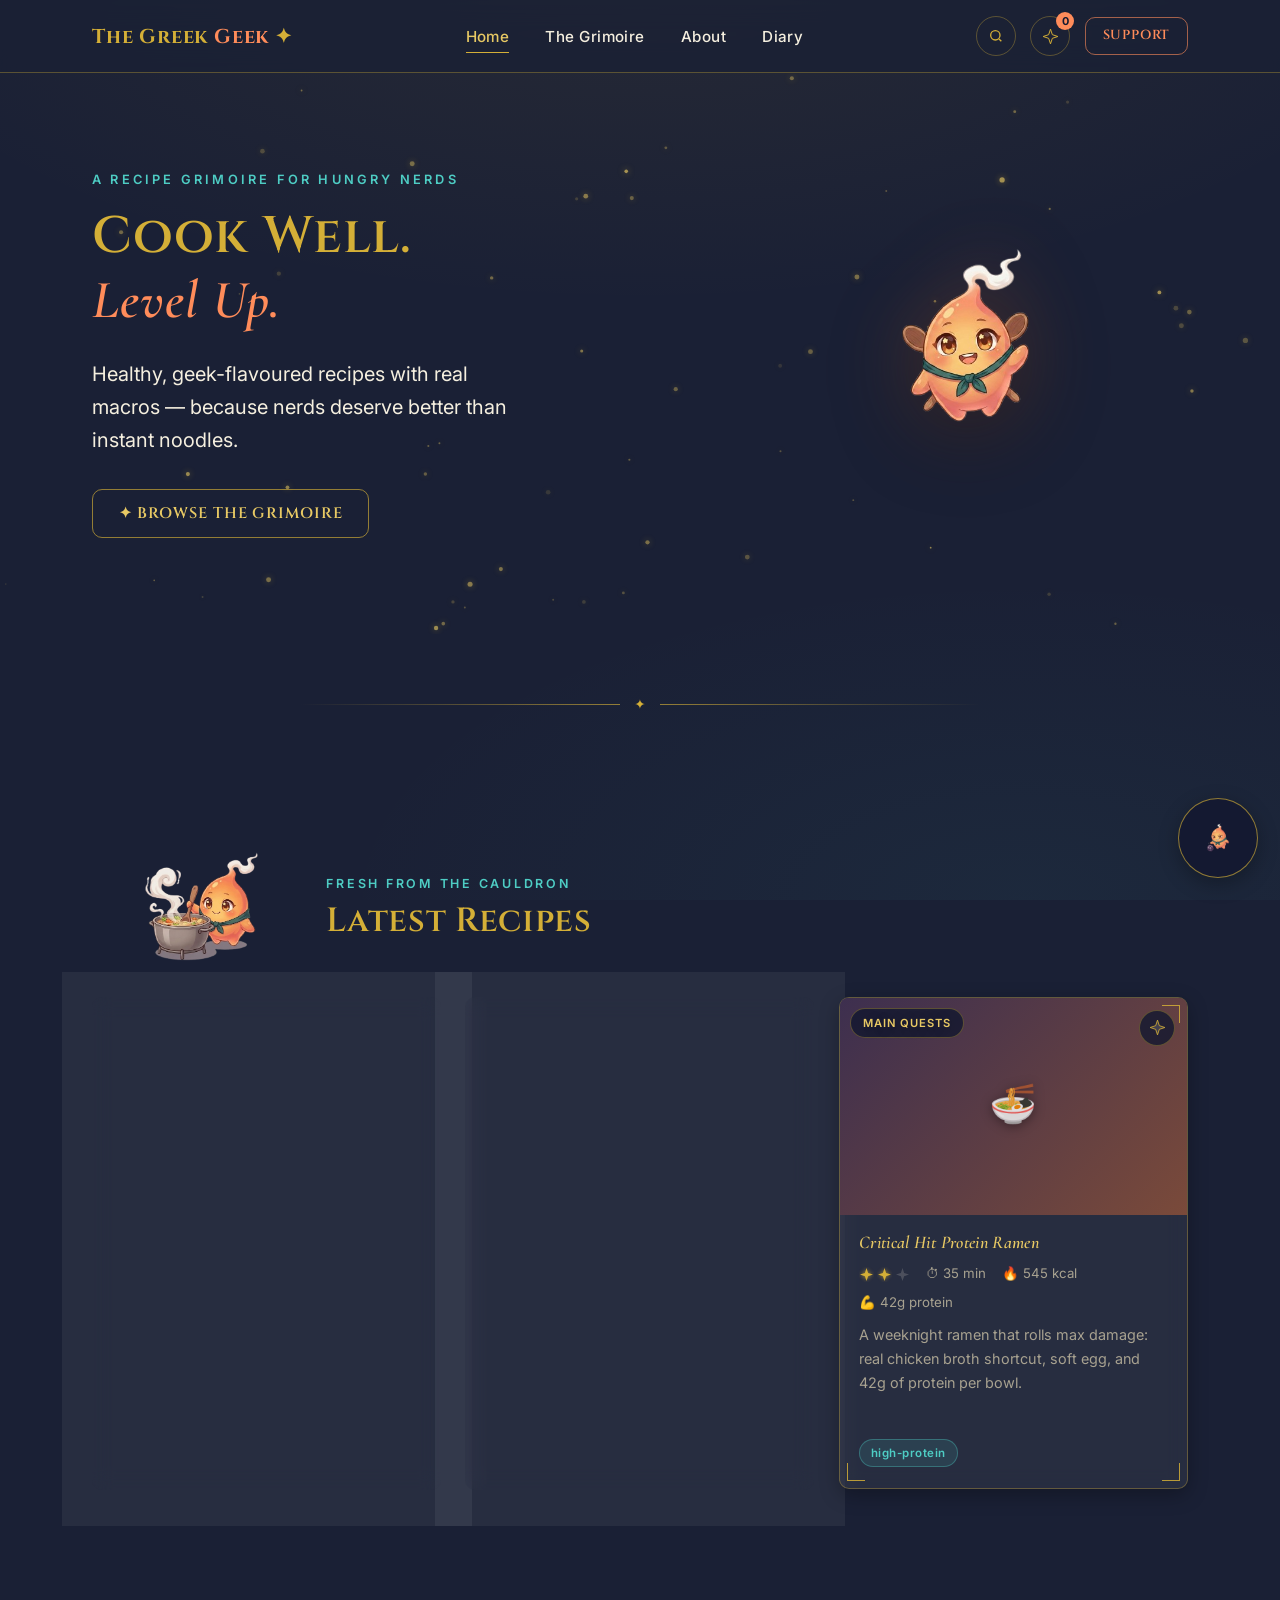
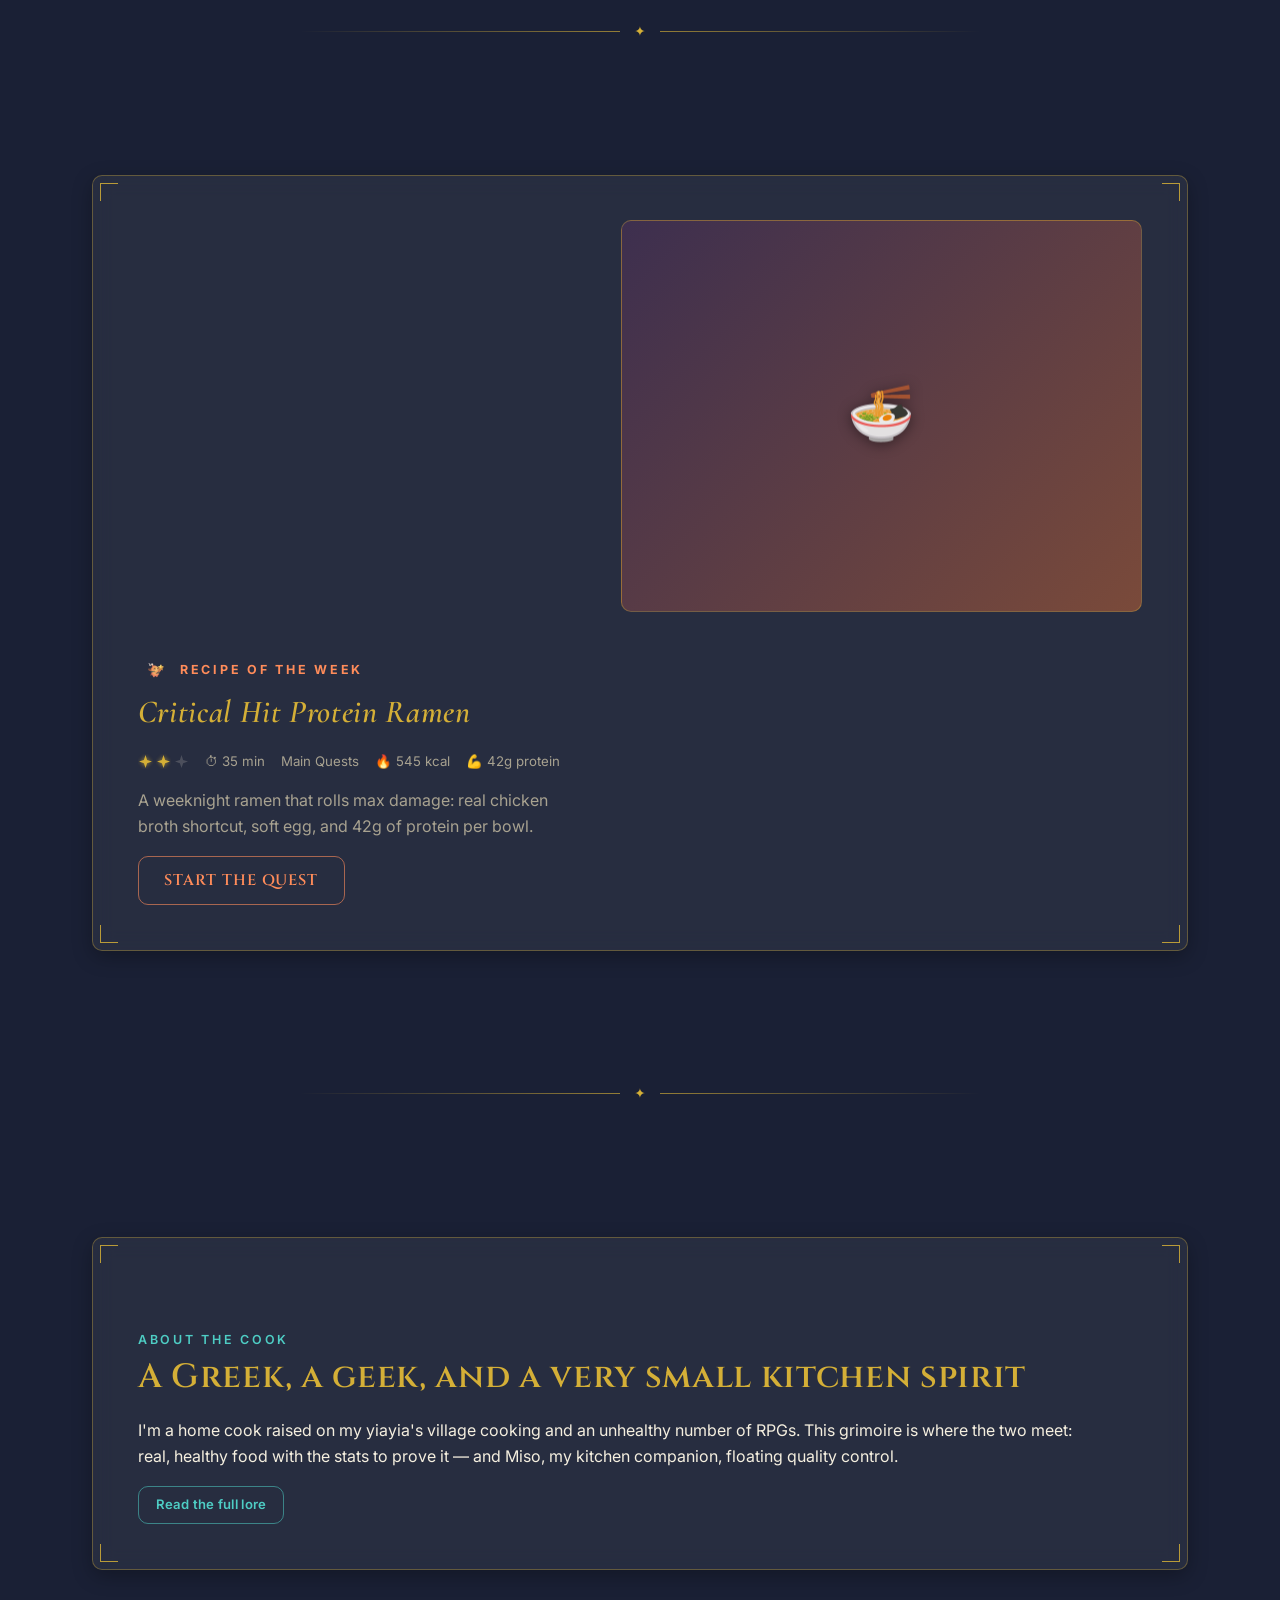
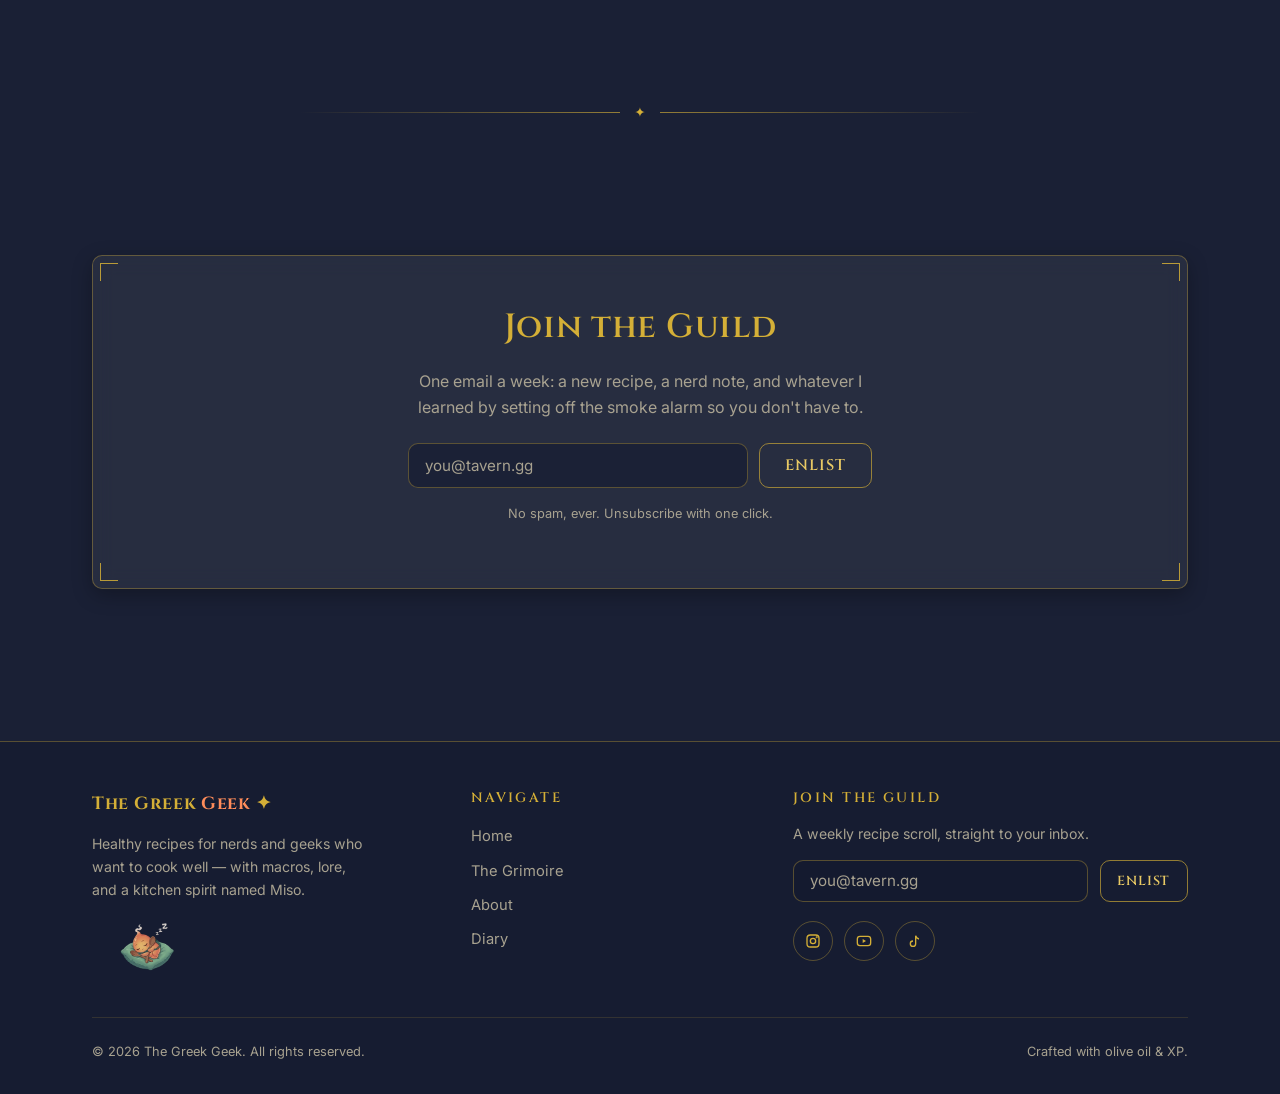
==== index.html @ eecc7735 "The Greek Geek — initial site Static recipe grimoire: home, grimoire (filter/search/sort), recipe de" ====
<!DOCTYPE html>
<html lang="en">
<head>
  <meta charset="UTF-8">
  <meta name="viewport" content="width=device-width, initial-scale=1.0">
  <title>The Greek Geek — A Recipe Grimoire for Hungry Nerds</title>
  <meta name="description" content="Healthy, geek-flavoured recipes with real macros. Cook well, level up.">
  <meta property="og:site_name" content="The Greek Geek">
  <meta property="og:type" content="website">
  <meta property="og:title" content="The Greek Geek — A Recipe Grimoire for Hungry Nerds">
  <meta property="og:description" content="Healthy, geek-flavoured recipes with real macros. Cook well, level up.">
  <meta property="og:image" content="assets/mascot/miso-hero.png">
  <meta name="twitter:card" content="summary_large_image">
  <meta name="theme-color" content="#1a2035">
  <link rel="icon" href="data:image/svg+xml,<svg xmlns='http://www.w3.org/2000/svg' viewBox='0 0 24 24'><path fill='%23d4af37' d='M12 1.6 L14.6 9.4 L22.4 12 L14.6 14.6 L12 22.4 L9.4 14.6 L1.6 12 L9.4 9.4 Z'/></svg>">
  <link rel="preconnect" href="https://fonts.googleapis.com">
  <link rel="preconnect" href="https://fonts.gstatic.com" crossorigin>
  <link href="https://fonts.googleapis.com/css2?family=Cinzel:wght@600;700&family=Cormorant+Garamond:ital,wght@1,500;1,600&family=Inter:wght@400;500;600&display=swap" rel="stylesheet">
  <link rel="stylesheet" href="css/style.css">
</head>
<body>
  <a class="skip-link" href="#main">Skip to content</a>

  <header class="site-header">
    <div class="container site-header__inner">
      <a class="logo" href="index.html">The Greek <span class="logo-mark">Geek</span> <span aria-hidden="true">✦</span></a>
      <button class="nav-toggle" aria-expanded="false" aria-controls="site-nav" aria-label="Toggle navigation">☰</button>
      <nav class="site-nav" id="site-nav" aria-label="Main navigation">
        <ul>
          <li><a href="index.html" aria-current="page">Home</a></li>
          <li><a href="recipes.html">The Grimoire</a></li>
          <li><a href="about.html">About</a></li>
          <li><a href="diary.html">Diary</a></li>
        </ul>
      </nav>
      <div class="header-actions">
        <a class="icon-btn" href="recipes.html?focus=search" aria-label="Search recipes">
          <svg width="16" height="16" viewBox="0 0 24 24" fill="none" stroke="currentColor" stroke-width="2" aria-hidden="true"><circle cx="11" cy="11" r="7"/><path d="m20 20-3.5-3.5"/></svg>
        </a>
        <a class="btn btn--ember btn--sm" href="#" aria-disabled="true">Support</a>
      </div>
    </div>
  </header>

  <main id="main">
    <!-- HERO -->
    <section class="hero">
      <div class="hero__particles" aria-hidden="true"><canvas></canvas></div>
      <div class="container hero__inner">
        <div>
          <p class="hero__eyebrow">A recipe grimoire for hungry nerds</p>
          <h1 class="hero__title">Cook Well.<br><em>Level Up.</em></h1>
          <p class="hero__mission">Healthy, geek-flavoured recipes with real macros — because nerds deserve better than instant noodles.</p>
          <a class="btn" href="recipes.html">✦ Browse the Grimoire</a>
        </div>
        <img class="hero__miso miso-float" src="assets/mascot/miso-hero.png" alt="Miso, a small cheerful kitchen spirit with a wooden spoon, waving hello" width="677" height="369">
      </div>
    </section>

    <div class="divider" aria-hidden="true"><span>✦</span></div>

    <!-- LATEST RECIPES -->
    <section class="section container" aria-labelledby="latest-heading">
      <div class="section-heading reveal">
        <img class="miso-accent miso-accent--lg miso-float" src="assets/mascot/miso-cooking.png" alt="" width="677" height="369">
        <div>
          <span class="kicker">Fresh from the cauldron</span>
          <h2 id="latest-heading">Latest Recipes</h2>
        </div>
      </div>
      <div class="card-grid" id="latest-grid"></div>
    </section>

    <div class="divider" aria-hidden="true"><span>✦</span></div>

    <!-- RECIPE OF THE WEEK -->
    <section class="section container" aria-labelledby="rotw-heading">
      <h2 id="rotw-heading" class="visually-hidden">Recipe of the Week</h2>
      <div class="feature-panel panel ornate reveal" id="rotw-panel">
        <span class="corners" aria-hidden="true"></span>
      </div>
    </section>

    <div class="divider" aria-hidden="true"><span>✦</span></div>

    <!-- ABOUT TEASER -->
    <section class="section container" aria-labelledby="about-heading">
      <div class="about-teaser panel ornate reveal">
        <span class="corners" aria-hidden="true"></span>
        <img class="about-teaser__miso miso-float" src="assets/mascot/miso-avatar.png" alt="Miso the kitchen spirit, smiling with starry eyes" width="432" height="578">
        <div>
          <span class="kicker" style="display:block;font-size:0.78rem;font-weight:600;letter-spacing:0.22em;text-transform:uppercase;color:var(--teal);margin-bottom:0.35rem;">About the cook</span>
          <h2 id="about-heading">A Greek, a geek, and a very small kitchen spirit</h2>
          <p>I'm a home cook raised on my yiayia's village cooking and an unhealthy number of RPGs. This grimoire is where the two meet: real, healthy food with the stats to prove it — and Miso, my kitchen companion, floating quality control.</p>
          <a class="btn btn--teal btn--sm" href="about.html">Read the full lore</a>
        </div>
      </div>
    </section>

    <div class="divider" aria-hidden="true"><span>✦</span></div>

    <!-- NEWSLETTER -->
    <section class="section container" aria-labelledby="newsletter-heading">
      <div class="newsletter panel ornate reveal">
        <span class="corners" aria-hidden="true"></span>
        <h2 id="newsletter-heading">Join the Guild</h2>
        <p class="lede" style="color:var(--text-muted);max-width:48ch;margin-inline:auto;">One email a week: a new recipe, a nerd note, and whatever I learned by setting off the smoke alarm so you don't have to.</p>
        <form data-newsletter>
          <label class="visually-hidden" for="newsletter-email">Email address</label>
          <input type="email" id="newsletter-email" name="email" placeholder="you@tavern.gg" required autocomplete="email">
          <button class="btn" type="submit">Enlist</button>
        </form>
        <div class="form-success" role="status" tabindex="-1">
          <img src="assets/mascot/miso-victory.png" alt="" width="677" height="369">
          <span>Quest accepted! Check your inbox to confirm.</span>
        </div>
        <p class="form-note">No spam, ever. Unsubscribe with one click.</p>
      </div>
    </section>
  </main>

  <footer class="site-footer">
    <div class="container">
      <div class="footer-grid">
        <div class="footer-brand">
          <a class="logo" href="index.html">The Greek <span class="logo-mark">Geek</span> <span aria-hidden="true">✦</span></a>
          <p>Healthy recipes for nerds and geeks who want to cook well — with macros, lore, and a kitchen spirit named Miso.</p>
          <img class="footer-miso" src="assets/mascot/miso-404.png" alt="Miso asleep on a cushion, hugging two wooden spoons" width="677" height="369">
        </div>
        <nav class="footer-links" aria-label="Footer navigation">
          <h4>Navigate</h4>
          <ul>
            <li><a href="index.html">Home</a></li>
            <li><a href="recipes.html">The Grimoire</a></li>
            <li><a href="about.html">About</a></li>
            <li><a href="diary.html">Diary</a></li>
          </ul>
        </nav>
        <div class="footer-newsletter">
          <h4>Join the Guild</h4>
          <p style="color:var(--text-muted);font-size:0.88rem;margin:0;">A weekly recipe scroll, straight to your inbox.</p>
          <form data-newsletter>
            <label class="visually-hidden" for="footer-email">Email address</label>
            <input type="email" id="footer-email" name="email" placeholder="you@tavern.gg" required autocomplete="email">
            <button class="btn btn--sm" type="submit">Enlist</button>
          </form>
          <div class="form-success" role="status" tabindex="-1">
            <img src="assets/mascot/miso-victory.png" alt="" width="677" height="369">
            <span>Quest accepted!</span>
          </div>
          <div class="social-row" aria-label="Social links (coming soon)">
            <a class="icon-btn" href="#" aria-label="Instagram (coming soon)"><svg width="16" height="16" viewBox="0 0 24 24" fill="none" stroke="currentColor" stroke-width="2" aria-hidden="true"><rect x="3" y="3" width="18" height="18" rx="5"/><circle cx="12" cy="12" r="4"/><circle cx="17.5" cy="6.5" r="0.5" fill="currentColor"/></svg></a>
            <a class="icon-btn" href="#" aria-label="YouTube (coming soon)"><svg width="16" height="16" viewBox="0 0 24 24" fill="none" stroke="currentColor" stroke-width="2" aria-hidden="true"><rect x="2" y="5" width="20" height="14" rx="4"/><path d="m10 9 5 3-5 3z" fill="currentColor" stroke="none"/></svg></a>
            <a class="icon-btn" href="#" aria-label="TikTok (coming soon)"><svg width="16" height="16" viewBox="0 0 24 24" fill="none" stroke="currentColor" stroke-width="2" aria-hidden="true"><path d="M9 12a4 4 0 1 0 4 4V4c.5 2.5 2.5 4.5 5 5"/></svg></a>
          </div>
        </div>
      </div>
      <div class="footer-bottom">
        <span>© <span data-year>2026</span> The Greek Geek. All rights reserved.</span>
        <span>Crafted with olive oil &amp; XP.</span>
      </div>
    </div>
  </footer>

  <script src="js/data/recipes.js"></script>
  <script src="js/favourites.js"></script>
  <script src="js/main.js"></script>
  <script src="js/home.js"></script>
</body>
</html>
---- css/style.css ----
/* ==========================================================================
   THE GREEK GEEK — design system
   "A recipe grimoire from a fantasy anime game."
   Genshin-grade UI polish × Ghibli kitchen warmth.
   ========================================================================== */

/* ---- Tokens ------------------------------------------------------------- */
:root {
  --bg: #1a2035;
  --bg-deep: #141930;
  --surface: rgba(255, 252, 245, 0.06);
  --surface-strong: rgba(255, 252, 245, 0.09);
  --border-gold: rgba(212, 175, 55, 0.35);
  --border-gold-strong: rgba(212, 175, 55, 0.65);
  --gold: #d4af37;
  --gold-bright: #e8c964;
  --ember: #ff8c5a;
  --ember-soft: rgba(255, 140, 90, 0.14);
  --teal: #4ecdc4;
  --teal-soft: rgba(78, 205, 196, 0.12);
  --text: #f5efdf;
  --text-muted: #a8a290;
  --parchment: #f7f2e4;
  --parchment-edge: #efe6cf;
  --ink: #2b2b35;
  --ink-soft: #55525e;

  --font-display: "Cinzel", "Times New Roman", serif;
  --font-body: "Inter", system-ui, -apple-system, sans-serif;
  --font-flourish: "Cormorant Garamond", Georgia, serif;

  --shadow-lift: 0 12px 32px rgba(0, 0, 0, 0.35), 0 0 24px rgba(212, 175, 55, 0.18);
  --shadow-card: 0 6px 20px rgba(0, 0, 0, 0.28);
  --ease-out: cubic-bezier(0.22, 0.61, 0.36, 1);
  --speed: 400ms;

  --max-width: 1160px;
  --radius: 10px;
  --header-h: 72px;
}

/* ---- Reset & base ------------------------------------------------------- */
*, *::before, *::after { box-sizing: border-box; }
html { scroll-behavior: smooth; }
body {
  margin: 0;
  font-family: var(--font-body);
  font-size: 1rem;
  line-height: 1.65;
  color: var(--text);
  background-color: var(--bg);
  background-image: radial-gradient(ellipse 120% 80% at 50% -10%, rgba(212, 175, 55, 0.08), transparent 55%),
                    radial-gradient(ellipse 90% 60% at 80% 100%, rgba(78, 205, 196, 0.05), transparent 60%);
  background-attachment: fixed;
  -webkit-font-smoothing: antialiased;
}
img { max-width: 100%; height: auto; display: block; }
a { color: var(--gold-bright); }
button { font-family: inherit; }

h1, h2, h3, h4 {
  font-family: var(--font-display);
  font-weight: 600;
  color: var(--gold);
  line-height: 1.2;
  margin: 0 0 0.6em;
  letter-spacing: 0.02em;
}
h1 { font-size: clamp(2rem, 5vw, 3.2rem); }
h2 { font-size: clamp(1.5rem, 3.5vw, 2.1rem); }
h3 { font-size: clamp(1.15rem, 2.5vw, 1.4rem); }
p { margin: 0 0 1em; }

.flourish { font-family: var(--font-flourish); font-style: italic; }

:focus-visible {
  outline: 2px solid var(--gold-bright);
  outline-offset: 3px;
  border-radius: 4px;
}
.parchment-panel :focus-visible { outline-color: #8a6d1d; }

.skip-link {
  position: absolute;
  left: -9999px;
  top: 0;
  z-index: 200;
  background: var(--bg-deep);
  color: var(--gold-bright);
  padding: 0.75rem 1.25rem;
  border: 1px solid var(--border-gold-strong);
  border-radius: var(--radius);
}
.skip-link:focus { left: 1rem; top: 1rem; }

.container {
  max-width: var(--max-width);
  margin-inline: auto;
  padding-inline: clamp(1rem, 4vw, 2rem);
}

.visually-hidden {
  position: absolute !important;
  width: 1px; height: 1px;
  overflow: hidden;
  clip: rect(0 0 0 0);
  white-space: nowrap;
}

/* ---- Header ------------------------------------------------------------- */
.site-header {
  position: sticky;
  top: 0;
  z-index: 100;
  background: rgba(26, 32, 53, 0.75);
  -webkit-backdrop-filter: blur(14px);
  backdrop-filter: blur(14px);
  border-bottom: 1px solid var(--border-gold);
}
.site-header__inner {
  display: flex;
  align-items: center;
  gap: 1.5rem;
  min-height: var(--header-h);
}
.logo {
  font-family: var(--font-display);
  font-weight: 700;
  font-size: 1.25rem;
  color: var(--gold);
  text-decoration: none;
  letter-spacing: 0.04em;
  white-space: nowrap;
}
.logo .logo-mark { color: var(--ember); }

.site-nav { margin-inline: auto; }
.site-nav ul {
  display: flex;
  gap: clamp(1rem, 3vw, 2.25rem);
  list-style: none;
  margin: 0;
  padding: 0;
}
.site-nav a {
  color: var(--text);
  text-decoration: none;
  font-size: 0.95rem;
  font-weight: 500;
  letter-spacing: 0.03em;
  padding: 0.35rem 0;
  position: relative;
  transition: color 250ms var(--ease-out);
}
.site-nav a::after {
  content: "";
  position: absolute;
  left: 0; right: 100%;
  bottom: -2px;
  height: 1px;
  background: var(--gold);
  transition: right 300ms var(--ease-out);
}
.site-nav a:hover, .site-nav a[aria-current="page"] { color: var(--gold-bright); }
.site-nav a:hover::after, .site-nav a[aria-current="page"]::after { right: 0; }

.header-actions { display: flex; align-items: center; gap: 0.9rem; }
.icon-btn {
  display: inline-flex;
  align-items: center;
  justify-content: center;
  width: 40px; height: 40px;
  border-radius: 50%;
  border: 1px solid var(--border-gold);
  background: transparent;
  color: var(--gold);
  cursor: pointer;
  transition: box-shadow 300ms var(--ease-out), border-color 300ms var(--ease-out);
}
.icon-btn:hover {
  border-color: var(--border-gold-strong);
  box-shadow: 0 0 14px rgba(212, 175, 55, 0.35);
}

/* Mobile nav toggle */
.nav-toggle {
  display: none;
  background: none;
  border: 1px solid var(--border-gold);
  border-radius: 8px;
  color: var(--gold);
  width: 42px; height: 40px;
  cursor: pointer;
  font-size: 1.2rem;
}

/* ---- Buttons ------------------------------------------------------------ */
.btn {
  display: inline-flex;
  align-items: center;
  justify-content: center;
  gap: 0.5rem;
  padding: 0.7rem 1.6rem;
  font-family: var(--font-display);
  font-size: 0.95rem;
  font-weight: 600;
  letter-spacing: 0.06em;
  text-decoration: none;
  text-transform: uppercase;
  color: var(--gold-bright);
  background: transparent;
  border: 1px solid var(--border-gold-strong);
  border-radius: var(--radius);
  cursor: pointer;
  position: relative;
  overflow: hidden;
  transition: box-shadow 350ms var(--ease-out), color 350ms var(--ease-out), background 350ms var(--ease-out);
}
.btn::before {
  /* shine sweep */
  content: "";
  position: absolute;
  top: 0; bottom: 0;
  left: -80%;
  width: 50%;
  background: linear-gradient(105deg, transparent, rgba(255, 252, 235, 0.28), transparent);
  transform: skewX(-20deg);
  transition: left 480ms var(--ease-out);
  pointer-events: none;
}
.btn:hover, .btn:focus-visible {
  box-shadow: 0 0 18px rgba(212, 175, 55, 0.4);
  color: #ffe9a8;
}
.btn:hover::before, .btn:focus-visible::before { left: 130%; }

.btn--ember {
  color: var(--ember);
  border-color: rgba(255, 140, 90, 0.6);
}
.btn--ember:hover, .btn--ember:focus-visible {
  color: #ffb08a;
  box-shadow: 0 0 18px rgba(255, 140, 90, 0.45);
}
.btn--teal {
  color: var(--teal);
  border-color: rgba(78, 205, 196, 0.55);
  text-transform: none;
  font-family: var(--font-body);
  letter-spacing: 0.02em;
}
.btn--teal:hover, .btn--teal:focus-visible {
  color: #8ee6e0;
  box-shadow: 0 0 16px rgba(78, 205, 196, 0.4);
}
.btn--sm { padding: 0.45rem 1.05rem; font-size: 0.82rem; }

/* ---- Glass panels & ornate corners -------------------------------------- */
.panel {
  background: var(--surface);
  -webkit-backdrop-filter: blur(10px);
  backdrop-filter: blur(10px);
  border: 1px solid var(--border-gold);
  border-radius: var(--radius);
  box-shadow: var(--shadow-card);
}

.ornate {
  position: relative;
}
.ornate::before, .ornate::after,
.ornate > .corners::before, .ornate > .corners::after {
  content: "";
  position: absolute;
  width: 18px; height: 18px;
  border-color: var(--gold);
  border-style: solid;
  pointer-events: none;
  opacity: 0.85;
}
.ornate::before        { top: 7px; left: 7px;   border-width: 1px 0 0 1px; }
.ornate::after         { top: 7px; right: 7px;  border-width: 1px 1px 0 0; }
.ornate > .corners::before { bottom: 7px; left: 7px;  border-width: 0 0 1px 1px; }
.ornate > .corners::after  { bottom: 7px; right: 7px; border-width: 0 1px 1px 0; }

/* ---- Divider with diamond ----------------------------------------------- */
.divider {
  display: flex;
  align-items: center;
  gap: 0.9rem;
  margin: clamp(2.5rem, 6vw, 4rem) auto;
  max-width: min(680px, 80%);
  border: none;
  color: var(--gold);
}
.divider::before, .divider::after {
  content: "";
  flex: 1;
  height: 1px;
  background: linear-gradient(to var(--dir, right), transparent, var(--border-gold-strong));
}
.divider::before { --dir: right; }
.divider::after  { --dir: left; }
.divider span { font-size: 0.85rem; line-height: 1; }

/* ---- Section scaffolding ------------------------------------------------- */
.section { padding-block: clamp(2.5rem, 6vw, 4.5rem); }
.section-heading {
  display: flex;
  align-items: center;
  gap: 0.9rem;
  margin-bottom: 1.8rem;
}
.section-heading img.miso-accent {
  width: clamp(72px, 10vw, 110px);
  flex-shrink: 0;
}
.section-heading img.miso-accent--lg { width: clamp(144px, 20vw, 220px); }
.section-heading h2 { margin: 0; }
.section-heading .kicker {
  display: block;
  font-family: var(--font-body);
  font-size: 0.78rem;
  font-weight: 600;
  letter-spacing: 0.22em;
  text-transform: uppercase;
  color: var(--teal);
  margin-bottom: 0.35rem;
}

/* ---- Hero ---------------------------------------------------------------- */
.hero {
  position: relative;
  overflow: hidden;
  padding-block: clamp(3rem, 8vw, 6rem);
}
.hero__particles {
  position: absolute;
  inset: 0;
  pointer-events: none;
  z-index: 0;
}
.hero__inner {
  position: relative;
  z-index: 1;
  display: grid;
  grid-template-columns: minmax(0, 1.15fr) minmax(0, 0.85fr);
  align-items: center;
  gap: clamp(1.5rem, 5vw, 4rem);
}
.hero__eyebrow {
  font-size: 0.8rem;
  font-weight: 600;
  letter-spacing: 0.25em;
  text-transform: uppercase;
  color: var(--teal);
  margin-bottom: 1rem;
}
.hero__title { margin-bottom: 0.5em; }
.hero__title em {
  font-family: var(--font-flourish);
  font-style: italic;
  color: var(--ember);
  font-size: 1.05em;
}
.hero__mission {
  font-size: clamp(1.05rem, 2vw, 1.25rem);
  color: var(--text);
  max-width: 34ch;
  margin-bottom: 2rem;
}
.hero__miso {
  justify-self: center;
  width: clamp(240px, 32vw, 400px);
  filter: drop-shadow(0 18px 40px rgba(0, 0, 0, 0.45)) drop-shadow(0 0 32px rgba(255, 140, 90, 0.22));
}

/* Idle float — mascot only */
@keyframes miso-float {
  0%, 100% { transform: translateY(-6px); }
  50%       { transform: translateY(6px); }
}
.miso-float { animation: miso-float 3s ease-in-out infinite; }

/* ---- Recipe cards -------------------------------------------------------- */
.card-grid {
  display: grid;
  grid-template-columns: repeat(auto-fill, minmax(280px, 1fr));
  gap: 1.5rem;
}
.recipe-card {
  position: relative;
  display: flex;
  flex-direction: column;
  color: var(--text);
  transition: transform var(--speed) var(--ease-out), box-shadow var(--speed) var(--ease-out);
}
.recipe-card:hover, .recipe-card:focus-within {
  transform: translateY(-4px);
  box-shadow: var(--shadow-lift);
}
.recipe-card__link {
  display: flex;
  flex-direction: column;
  flex: 1;
  text-decoration: none;
  color: inherit;
  border-radius: inherit;
}
.recipe-card__media {
  position: relative;
  aspect-ratio: 16 / 10;
  border-radius: calc(var(--radius) - 2px) calc(var(--radius) - 2px) 0 0;
  overflow: hidden;
  display: flex;
  align-items: center;
  justify-content: center;
  font-family: var(--font-display);
  font-size: 2.4rem;
  color: rgba(245, 239, 223, 0.85);
  text-shadow: 0 2px 12px rgba(0, 0, 0, 0.4);
}
.recipe-card__media .category-badge {
  position: absolute;
  top: 10px; left: 10px;
  font-family: var(--font-body);
  font-size: 0.7rem;
  font-weight: 600;
  letter-spacing: 0.08em;
  text-transform: uppercase;
  color: var(--gold-bright);
  background: rgba(20, 25, 48, 0.82);
  border: 1px solid var(--border-gold);
  border-radius: 999px;
  padding: 0.28rem 0.75rem;
}
.recipe-card__body {
  padding: 1.1rem 1.2rem 1.3rem;
  display: flex;
  flex-direction: column;
  gap: 0.6rem;
  flex: 1;
}
.recipe-card__title {
  margin: 0;
  font-size: 1.12rem;
  color: var(--gold-bright);
}
.recipe-card__meta {
  display: flex;
  align-items: center;
  flex-wrap: wrap;
  gap: 0.4rem 1rem;
  font-size: 0.83rem;
  color: var(--text-muted);
}
.recipe-card__excerpt {
  font-size: 0.9rem;
  color: var(--text-muted);
  margin: 0;
  flex: 1;
}
.tag-row { display: flex; flex-wrap: wrap; gap: 0.45rem; }
.tag {
  font-size: 0.72rem;
  font-weight: 600;
  letter-spacing: 0.04em;
  color: var(--teal);
  background: var(--teal-soft);
  border: 1px solid rgba(78, 205, 196, 0.35);
  border-radius: 999px;
  padding: 0.22rem 0.7rem;
}

/* Sparkle-star rating (four-pointed) */
.stars { display: inline-flex; gap: 3px; align-items: center; }
.stars svg { width: 15px; height: 15px; }
.stars .lit  { fill: var(--gold); filter: drop-shadow(0 0 3px rgba(212, 175, 55, 0.7)); }
.stars .dim  { fill: rgba(245, 239, 223, 0.18); }

/* ---- Feature panel (Recipe of the Week) ---------------------------------- */
.feature-panel {
  display: grid;
  grid-template-columns: minmax(0, 1fr) minmax(0, 1.2fr);
  gap: clamp(1.5rem, 4vw, 3rem);
  padding: clamp(1.5rem, 4vw, 2.8rem);
  align-items: center;
}
.feature-panel__media {
  aspect-ratio: 4 / 3;
  border-radius: var(--radius);
  display: flex;
  align-items: center;
  justify-content: center;
  font-family: var(--font-display);
  font-size: 3.4rem;
  color: rgba(245, 239, 223, 0.9);
  text-shadow: 0 2px 14px rgba(0, 0, 0, 0.45);
  border: 1px solid var(--border-gold);
}
.feature-panel .kicker {
  display: inline-flex;
  align-items: center;
  gap: 0.5rem;
  font-size: 0.78rem;
  font-weight: 700;
  letter-spacing: 0.22em;
  text-transform: uppercase;
  color: var(--ember);
  margin-bottom: 0.8rem;
}
.feature-panel .kicker img { width: 34px; }

/* ---- About teaser -------------------------------------------------------- */
.about-teaser {
  display: grid;
  grid-template-columns: auto minmax(0, 1fr);
  gap: clamp(1.5rem, 4vw, 3rem);
  align-items: center;
  padding: clamp(1.5rem, 4vw, 2.8rem);
}
.about-teaser__miso { width: clamp(140px, 18vw, 210px); }

/* ---- Newsletter ----------------------------------------------------------- */
.newsletter {
  text-align: center;
  padding: clamp(2rem, 5vw, 3.2rem);
}
.newsletter form, .footer-newsletter form {
  display: flex;
  gap: 0.7rem;
  justify-content: center;
  flex-wrap: wrap;
  margin-top: 1.4rem;
}
input[type="email"], input[type="search"], input[type="text"], select {
  font-family: var(--font-body);
  font-size: 0.95rem;
  color: var(--text);
  background: rgba(20, 25, 48, 0.6);
  border: 1px solid var(--border-gold);
  border-radius: var(--radius);
  padding: 0.65rem 1rem;
  min-width: 0;
  transition: border-color 250ms var(--ease-out), box-shadow 250ms var(--ease-out);
}
input:focus, select:focus {
  outline: none;
  border-color: var(--border-gold-strong);
  box-shadow: 0 0 12px rgba(212, 175, 55, 0.25);
}
input::placeholder { color: var(--text-muted); }
.newsletter input[type="email"] { width: min(340px, 100%); }
.form-note { font-size: 0.8rem; color: var(--text-muted); margin-top: 0.9rem; }
.form-success {
  display: none;
  align-items: center;
  justify-content: center;
  gap: 0.9rem;
  margin-top: 1.2rem;
  color: var(--teal);
  font-weight: 500;
}
.form-success img { width: 54px; }
.form-success.is-visible { display: flex; }

/* ---- Filters / toolbar (Grimoire) ----------------------------------------- */
.toolbar {
  display: flex;
  flex-wrap: wrap;
  gap: 1rem;
  align-items: center;
  padding: 1.1rem 1.3rem;
  margin-bottom: 1.8rem;
}
.toolbar .search-wrap { flex: 1 1 240px; position: relative; }
.toolbar input[type="search"] { width: 100%; padding-left: 2.4rem; }
.toolbar .search-wrap svg {
  position: absolute;
  left: 0.8rem; top: 50%;
  transform: translateY(-50%);
  width: 16px; height: 16px;
  color: var(--text-muted);
  pointer-events: none;
}
.filter-group { display: flex; flex-direction: column; gap: 0.3rem; }
.filter-group > span {
  font-size: 0.7rem;
  font-weight: 600;
  letter-spacing: 0.14em;
  text-transform: uppercase;
  color: var(--text-muted);
}
.chip-row { display: flex; flex-wrap: wrap; gap: 0.45rem; }
.chip {
  font-family: var(--font-body);
  font-size: 0.8rem;
  font-weight: 500;
  color: var(--text);
  background: transparent;
  border: 1px solid rgba(245, 239, 223, 0.22);
  border-radius: 999px;
  padding: 0.32rem 0.85rem;
  cursor: pointer;
  transition: all 250ms var(--ease-out);
}
.chip:hover { border-color: var(--border-gold-strong); color: var(--gold-bright); }
.chip[aria-pressed="true"] {
  color: var(--bg-deep);
  background: var(--gold);
  border-color: var(--gold);
  font-weight: 600;
}
.chip--teal[aria-pressed="true"] { background: var(--teal); border-color: var(--teal); }
.chip--ember[aria-pressed="true"] { background: var(--ember); border-color: var(--ember); }

.results-bar {
  display: flex;
  justify-content: space-between;
  align-items: center;
  flex-wrap: wrap;
  gap: 0.8rem;
  margin-bottom: 1.4rem;
  color: var(--text-muted);
  font-size: 0.9rem;
}

/* Empty state */
.empty-state {
  text-align: center;
  padding: 3rem 1.5rem;
}
.empty-state img { width: 200px; margin-inline: auto; margin-bottom: 1.2rem; }
.empty-state h3 { color: var(--gold); }

/* ---- Page hero (interior pages) ------------------------------------------- */
.page-hero {
  text-align: center;
  padding-block: clamp(2.5rem, 6vw, 4.5rem) clamp(1.5rem, 4vw, 2.5rem);
}
.page-hero .lede {
  max-width: 56ch;
  margin-inline: auto;
  color: var(--text-muted);
  font-size: 1.05rem;
}

/* ---- Parchment (light content) sections ----------------------------------- */
.parchment-panel {
  background: var(--parchment);
  color: var(--ink);
  border-radius: var(--radius);
  border: 1px solid var(--parchment-edge);
  padding: clamp(1.5rem, 4vw, 3rem);
  box-shadow: var(--shadow-card);
}
.parchment-panel h2, .parchment-panel h3 { color: #8a6d1d; }
.parchment-panel p { color: var(--ink-soft); }
.parchment-panel a { color: #a3651f; }

/* ---- Diary / articles ------------------------------------------------------ */
.post-list { display: grid; gap: 1.5rem; }
.post-card {
  display: block;
  text-decoration: none;
  color: var(--text);
  padding: 1.6rem 1.8rem;
  transition: transform var(--speed) var(--ease-out), box-shadow var(--speed) var(--ease-out);
}
.post-card:hover, .post-card:focus-visible {
  transform: translateY(-4px);
  box-shadow: var(--shadow-lift);
}
.post-card__date {
  font-size: 0.8rem;
  letter-spacing: 0.1em;
  text-transform: uppercase;
  color: var(--teal);
}
.post-card h3 { margin: 0.4rem 0 0.5rem; color: var(--gold-bright); }
.post-card p { margin: 0; color: var(--text-muted); font-size: 0.95rem; }

.article-body {
  max-width: 68ch;
  margin-inline: auto;
}
.article-body .parchment-panel p { font-size: 1.02rem; line-height: 1.75; }

/* ---- 404 ------------------------------------------------------------------ */
.error-page {
  min-height: calc(100vh - var(--header-h));
  display: flex;
  flex-direction: column;
  align-items: center;
  justify-content: center;
  text-align: center;
  padding: 2rem 1rem 4rem;
}
.error-page img { width: min(340px, 70vw); margin-bottom: 1.5rem; }
.error-page .code {
  font-family: var(--font-display);
  font-size: 1rem;
  letter-spacing: 0.35em;
  color: var(--text-muted);
  margin-bottom: 0.4rem;
}

/* ---- Footer ---------------------------------------------------------------- */
.site-footer {
  margin-top: clamp(3rem, 8vw, 5rem);
  border-top: 1px solid var(--border-gold);
  background: rgba(20, 25, 48, 0.6);
  padding-block: 3rem 2rem;
}
.footer-grid {
  display: grid;
  grid-template-columns: 1.2fr 1fr 1.4fr;
  gap: 2.5rem;
  align-items: start;
}
.footer-brand .logo { font-size: 1.1rem; }
.footer-brand p { color: var(--text-muted); font-size: 0.88rem; margin-top: 0.8rem; max-width: 30ch; }
.footer-miso { width: 110px; margin-top: 1rem; opacity: 0.9; }
.site-footer h4 {
  font-size: 0.85rem;
  letter-spacing: 0.18em;
  text-transform: uppercase;
  color: var(--gold);
  margin-bottom: 1rem;
}
.footer-links ul { list-style: none; margin: 0; padding: 0; display: grid; gap: 0.5rem; }
.footer-links a { color: var(--text-muted); text-decoration: none; font-size: 0.92rem; transition: color 250ms var(--ease-out); }
.footer-links a:hover { color: var(--gold-bright); }
.social-row { display: flex; gap: 0.7rem; margin-top: 1.2rem; }
.footer-newsletter form { justify-content: flex-start; margin-top: 0.9rem; }
.footer-newsletter input[type="email"] { flex: 1 1 180px; }
.footer-bottom {
  margin-top: 2.5rem;
  padding-top: 1.4rem;
  border-top: 1px solid rgba(212, 175, 55, 0.15);
  display: flex;
  justify-content: space-between;
  flex-wrap: wrap;
  gap: 0.8rem;
  font-size: 0.8rem;
  color: var(--text-muted);
}

/* ---- Scroll reveal ---------------------------------------------------------- */
.reveal {
  opacity: 0;
  transform: translateY(22px);
  transition: opacity var(--speed) var(--ease-out), transform var(--speed) var(--ease-out);
  transition-delay: var(--reveal-delay, 0ms);
}
.reveal.is-visible { opacity: 1; transform: none; }

/* Page cross-fade */
@keyframes page-fade { from { opacity: 0; } to { opacity: 1; } }
main { animation: page-fade 320ms var(--ease-out); }

/* ---- Responsive -------------------------------------------------------------- */
@media (max-width: 900px) {
  .hero__inner { grid-template-columns: 1fr; text-align: center; }
  .hero__mission { margin-inline: auto; }
  .hero__miso { order: -1; width: clamp(200px, 45vw, 300px); }
  .feature-panel { grid-template-columns: 1fr; }
  .about-teaser { grid-template-columns: 1fr; text-align: center; }
  .about-teaser__miso { margin-inline: auto; }
  .footer-grid { grid-template-columns: 1fr 1fr; }
}
/* Mobile: glass drawer navigation + thumb-friendly targets */
.nav-close { display: none; }
.nav-backdrop {
  position: fixed;
  inset: 0;
  z-index: 125;
  background: rgba(10, 13, 26, 0.55);
  opacity: 0;
  pointer-events: none;
  transition: opacity 300ms var(--ease-out);
}
body.nav-open .nav-backdrop { opacity: 1; pointer-events: auto; }
body.nav-open { overflow: hidden; }
/* Toast clears the cook-mode bar (mobile overrides this inside the media query) */
body.cook-mode .toast { bottom: 96px; }

@media (max-width: 720px) {
  .footer-grid { grid-template-columns: 1fr; }
}

/* ==========================================================================
   RECIPE DETAIL — "item page" of the grimoire
   ========================================================================== */

/* ---- Header --------------------------------------------------------------- */
.recipe-header { text-align: center; padding-block: clamp(2rem, 5vw, 3.5rem) 1.5rem; }
.recipe-header h1 { margin-bottom: 0.8rem; }
.recipe-header .category-badge {
  position: static;
  display: inline-block;
  margin-bottom: 1rem;
}
.meta-chips {
  display: flex;
  flex-wrap: wrap;
  justify-content: center;
  align-items: center;
  gap: 0.6rem 1rem;
  margin-bottom: 1rem;
  color: var(--text-muted);
  font-size: 0.92rem;
}
.meta-chips .chip-static {
  display: inline-flex;
  align-items: center;
  gap: 0.4rem;
  border: 1px solid rgba(245, 239, 223, 0.18);
  border-radius: 999px;
  padding: 0.3rem 0.85rem;
}
.recipe-header .tag-row { justify-content: center; }

/* ---- Hero frame ------------------------------------------------------------ */
.ornate--lg::before, .ornate--lg::after,
.ornate--lg > .corners::before, .ornate--lg > .corners::after {
  width: 30px; height: 30px;
  border-width: 2px;
}
.ornate--lg::before        { top: 10px; left: 10px;   border-width: 2px 0 0 2px; }
.ornate--lg::after         { top: 10px; right: 10px;  border-width: 2px 2px 0 0; }
.ornate--lg > .corners::before { bottom: 10px; left: 10px;  border-width: 0 0 2px 2px; }
.ornate--lg > .corners::after  { bottom: 10px; right: 10px; border-width: 0 2px 2px 0; }
.recipe-frame {
  aspect-ratio: 21 / 9;
  border-radius: var(--radius);
  display: flex;
  align-items: center;
  justify-content: center;
  font-size: clamp(3.5rem, 8vw, 5.5rem);
  border: 1px solid var(--border-gold);
  box-shadow: var(--shadow-card), inset 0 0 80px rgba(20, 25, 48, 0.45);
  margin-bottom: clamp(1.5rem, 4vw, 2.5rem);
}

/* ---- Two-column layout ------------------------------------------------------ */
.recipe-layout {
  display: grid;
  grid-template-columns: minmax(300px, 380px) minmax(0, 1fr);
  gap: clamp(1.5rem, 4vw, 2.5rem);
  align-items: start;
}
.recipe-side { display: grid; gap: 1.5rem; position: sticky; top: calc(var(--header-h) + 16px); }
@media (max-width: 900px) {
  .recipe-layout { grid-template-columns: 1fr; }
  .recipe-side { position: static; }
}

/* ---- Stats panel (game item card) ------------------------------------------- */
.stats-panel { padding: 1.4rem 1.5rem 1.6rem; }
.stats-panel__title {
  display: flex;
  justify-content: space-between;
  align-items: baseline;
  font-family: var(--font-display);
  color: var(--gold);
  font-size: 1.05rem;
  margin-bottom: 1.1rem;
  padding-bottom: 0.7rem;
  border-bottom: 1px solid var(--border-gold);
}
.stats-panel__title small {
  font-family: var(--font-body);
  font-size: 0.75rem;
  color: var(--text-muted);
  letter-spacing: 0.08em;
  text-transform: uppercase;
}
.stat-row { display: grid; grid-template-columns: 76px 1fr auto; gap: 0.7rem; align-items: center; margin-bottom: 0.7rem; }
.stat-row__label { font-size: 0.82rem; color: var(--text-muted); letter-spacing: 0.04em; }
.stat-row__value { font-size: 0.9rem; font-weight: 600; font-variant-numeric: tabular-nums; }
.meter {
  height: 7px;
  border-radius: 999px;
  background: rgba(245, 239, 223, 0.1);
  overflow: hidden;
}
.meter__fill {
  height: 100%;
  border-radius: 999px;
  width: 0;
  transition: width 450ms var(--ease-out);
}
.meter__fill--gold  { background: linear-gradient(90deg, #a8862b, var(--gold-bright)); }
.meter__fill--ember { background: linear-gradient(90deg, #c96a3f, var(--ember)); }
.meter__fill--teal  { background: linear-gradient(90deg, #37968f, var(--teal)); }
.meter__fill--parch { background: linear-gradient(90deg, #8d876f, var(--text)); }
.stats-panel__totals {
  margin-top: 1rem;
  padding-top: 0.8rem;
  border-top: 1px dashed rgba(212, 175, 55, 0.25);
  font-size: 0.8rem;
  color: var(--text-muted);
}

/* ---- Servings scaler ---------------------------------------------------------- */
.scaler {
  display: flex;
  align-items: center;
  justify-content: space-between;
  gap: 1rem;
  padding: 1rem 1.3rem;
}
.scaler__label { font-family: var(--font-display); color: var(--gold); font-size: 0.95rem; }
.scaler__controls { display: flex; align-items: center; gap: 0.8rem; }
.scaler__value {
  min-width: 2.2ch;
  text-align: center;
  font-size: 1.25rem;
  font-weight: 600;
  font-variant-numeric: tabular-nums;
  color: var(--gold-bright);
}
.scaler .icon-btn { font-size: 1.15rem; line-height: 1; }
.scaler .icon-btn:disabled { opacity: 0.35; cursor: not-allowed; box-shadow: none; }

/* ---- Ingredients checklist ------------------------------------------------------ */
.ingredients-panel { padding: 1.4rem 1.5rem 1.6rem; }
.ingredients-panel h2 { font-size: 1.05rem; margin-bottom: 1rem; }
.ingredient-list { list-style: none; margin: 0; padding: 0; display: grid; gap: 0.25rem; }
.ingredient {
  display: flex;
  align-items: flex-start;
  gap: 0.7rem;
  width: 100%;
  text-align: left;
  background: none;
  border: none;
  border-radius: 8px;
  padding: 0.45rem 0.5rem;
  color: var(--text);
  font-size: 0.93rem;
  line-height: 1.5;
  cursor: pointer;
  transition: background 200ms var(--ease-out);
}
.ingredient:hover { background: rgba(212, 175, 55, 0.07); }
.ingredient__box {
  flex-shrink: 0;
  width: 17px; height: 17px;
  margin-top: 0.18em;
  border: 1px solid var(--border-gold-strong);
  border-radius: 4px;
  display: inline-flex;
  align-items: center;
  justify-content: center;
  font-size: 11px;
  color: transparent;
  transition: all 200ms var(--ease-out);
}
.ingredient .qty { color: var(--gold-bright); font-weight: 600; font-variant-numeric: tabular-nums; }
.ingredient[aria-pressed="true"] .ingredient__box {
  background: var(--gold);
  color: var(--bg-deep);
  box-shadow: 0 0 8px rgba(212, 175, 55, 0.5);
}
.ingredient[aria-pressed="true"] .ingredient__text {
  text-decoration: line-through;
  text-decoration-color: var(--gold);
  text-decoration-thickness: 1.5px;
  color: var(--text-muted);
}
.ingredient[aria-pressed="true"] .qty { color: var(--text-muted); }

/* ---- Instructions (quest steps) --------------------------------------------------- */
.steps-panel { padding: 1.6rem 1.7rem 1.8rem; }
.steps-panel__head {
  display: flex;
  justify-content: space-between;
  align-items: center;
  flex-wrap: wrap;
  gap: 0.8rem;
  margin-bottom: 1.4rem;
}
.steps-panel__head h2 { margin: 0; font-size: 1.3rem; }
.step-list { list-style: none; margin: 0; padding: 0; display: grid; gap: 1rem; counter-reset: step; }
.step {
  display: grid;
  grid-template-columns: auto 1fr auto;
  gap: 0.9rem;
  align-items: start;
  padding: 0.9rem 1rem;
  border: 1px solid rgba(212, 175, 55, 0.18);
  border-radius: var(--radius);
  background: rgba(255, 252, 245, 0.03);
  transition: border-color 250ms var(--ease-out), background 250ms var(--ease-out);
}
.step__num {
  counter-increment: step;
  width: 30px; height: 30px;
  flex-shrink: 0;
  display: inline-flex;
  align-items: center;
  justify-content: center;
  transform: rotate(45deg);
  border: 1px solid var(--border-gold-strong);
  background: rgba(20, 25, 48, 0.8);
  font-family: var(--font-display);
  font-size: 0.82rem;
  color: var(--gold-bright);
}
.step__num::before { content: counter(step); transform: rotate(-45deg); }
.step__text { font-size: 0.97rem; margin: 0; padding-top: 0.15rem; }
.step__done {
  background: none;
  border: 1px solid rgba(245, 239, 223, 0.25);
  border-radius: 999px;
  width: 28px; height: 28px;
  color: transparent;
  font-size: 13px;
  cursor: pointer;
  transition: all 220ms var(--ease-out);
}
.step__done:hover { border-color: var(--border-gold-strong); color: rgba(212, 175, 55, 0.5); }
.step.is-done { border-color: rgba(212, 175, 55, 0.45); background: rgba(212, 175, 55, 0.06); }
.step.is-done .step__text { color: var(--text-muted); }
.step.is-done .step__done {
  background: var(--gold);
  border-color: var(--gold);
  color: var(--bg-deep);
  box-shadow: 0 0 10px rgba(212, 175, 55, 0.5);
}

/* ---- Nerd note ---------------------------------------------------------------------- */
.nerd-note {
  position: relative;
  margin-top: clamp(1.5rem, 4vw, 2.5rem);
  padding-top: 30px;
}
.nerd-note .parchment-panel { padding: 1.6rem 1.8rem 1.5rem; }
.nerd-note__miso {
  position: absolute;
  top: -34px;
  right: 18px;
  width: clamp(96px, 12vw, 130px);
  z-index: 1;
  filter: drop-shadow(0 8px 18px rgba(0, 0, 0, 0.35));
}
.nerd-note h2 {
  font-size: 1rem;
  letter-spacing: 0.14em;
  text-transform: uppercase;
  display: flex;
  align-items: center;
  gap: 0.5rem;
}
.nerd-note p { margin: 0; font-size: 0.98rem; line-height: 1.7; }

/* ---- Quest Complete toast ------------------------------------------------------------ */
.toast {
  position: fixed;
  bottom: 24px;
  left: 50%;
  z-index: 150;
  display: flex;
  align-items: center;
  gap: 1rem;
  padding: 1rem 1.6rem 1rem 1.1rem;
  background: rgba(20, 25, 48, 0.96);
  border: 1px solid var(--border-gold-strong);
  border-radius: var(--radius);
  box-shadow: var(--shadow-lift);
  opacity: 0;
  transform: translate(-50%, 16px);
  transition: opacity 380ms var(--ease-out), transform 380ms var(--ease-out);
  pointer-events: none;
}
.toast.is-visible { opacity: 1; transform: translate(-50%, 0); }
.toast img { width: 64px; }
.toast strong {
  font-family: var(--font-display);
  color: var(--gold-bright);
  font-size: 1.05rem;
  letter-spacing: 0.05em;
  display: block;
}
.toast p { margin: 0; font-size: 0.85rem; color: var(--text-muted); }
.toast .sparkle-burst { position: absolute; inset: 0; pointer-events: none; }
.toast .sparkle-burst span {
  position: absolute;
  top: 50%; left: 50%;
  color: var(--gold-bright);
  font-size: 0.9rem;
  opacity: 0;
}
.toast.is-visible .sparkle-burst span {
  animation: sparkle-fly 480ms var(--ease-out) forwards;
  animation-delay: calc(var(--i) * 30ms);
}
@keyframes sparkle-fly {
  0%   { opacity: 0; transform: translate(-50%, -50%) scale(0.4); }
  25%  { opacity: 1; }
  100% { opacity: 0; transform: translate(calc(-50% + var(--dx)), calc(-50% + var(--dy))) scale(1.1); }
}

/* ---- Cook mode ------------------------------------------------------------------------ */
.cook-controls {
  display: none;
  position: fixed;
  bottom: 0;
  left: 0; right: 0;
  z-index: 140;
  background: rgba(20, 25, 48, 0.96);
  -webkit-backdrop-filter: blur(12px);
  backdrop-filter: blur(12px);
  border-top: 1px solid var(--border-gold);
  padding: 0.9rem clamp(1rem, 4vw, 2rem);
}
.cook-controls__inner {
  max-width: var(--max-width);
  margin-inline: auto;
  display: flex;
  align-items: center;
  justify-content: space-between;
  gap: 1rem;
}
.cook-controls__progress {
  font-family: var(--font-display);
  color: var(--gold);
  font-size: 0.95rem;
  letter-spacing: 0.08em;
}
.cook-controls .btn:disabled { opacity: 0.35; cursor: not-allowed; box-shadow: none; }

body.cook-mode [data-cook-hide] { display: none !important; }
body.cook-mode .cook-controls { display: block; }
body.cook-mode main { padding-bottom: 110px; }
body.cook-mode .recipe-layout { grid-template-columns: 1fr; max-width: 820px; margin-inline: auto; }
body.cook-mode .recipe-side { position: static; order: 2; }
body.cook-mode .steps-panel { order: 1; }
body.cook-mode .recipe-header { padding-block: 1.2rem 0.6rem; }
body.cook-mode .recipe-header h1 { font-size: clamp(1.4rem, 4vw, 2rem); margin-bottom: 0; }
body.cook-mode .step { display: none; }
body.cook-mode .step.is-current {
  display: grid;
  border-color: var(--border-gold-strong);
  background: rgba(212, 175, 55, 0.07);
  box-shadow: 0 0 24px rgba(212, 175, 55, 0.12);
}
body.cook-mode .step.is-current .step__text {
  font-size: clamp(1.35rem, 3vw, 1.7rem);
  line-height: 1.6;
}

/* ---- Prev/next + related --------------------------------------------------------------- */
.recipe-pager {
  display: flex;
  justify-content: space-between;
  gap: 1rem;
  margin-block: clamp(2rem, 5vw, 3rem) 0;
}
.recipe-pager a {
  flex: 1;
  max-width: 46%;
  text-decoration: none;
  padding: 1rem 1.2rem;
  color: var(--text);
  transition: transform var(--speed) var(--ease-out), box-shadow var(--speed) var(--ease-out);
}
.recipe-pager a:hover { transform: translateY(-4px); box-shadow: var(--shadow-lift); }
.recipe-pager a.next { text-align: right; }
.recipe-pager .dir {
  display: block;
  font-size: 0.72rem;
  font-weight: 600;
  letter-spacing: 0.18em;
  text-transform: uppercase;
  color: var(--teal);
  margin-bottom: 0.3rem;
}
.recipe-pager .name { font-family: var(--font-flourish); font-style: italic; font-size: 1.08rem; color: var(--gold-bright); }

/* ==========================================================================
   POLISH PASS — favourites, roll button, overlays, states
   ========================================================================== */

/* ---- Favourite sparkle-star toggle -------------------------------------------- */
.fav-toggle {
  position: absolute;
  top: 12px; right: 12px;
  z-index: 3;
  width: 36px; height: 36px;
  display: inline-flex;
  align-items: center;
  justify-content: center;
  background: rgba(20, 25, 48, 0.82);
  border: 1px solid var(--border-gold);
  border-radius: 50%;
  cursor: pointer;
  transition: box-shadow 250ms var(--ease-out), border-color 250ms var(--ease-out), transform 250ms var(--ease-out);
}
.fav-toggle svg { width: 17px; height: 17px; }
.fav-toggle svg path {
  fill: rgba(245, 239, 223, 0.16);
  stroke: var(--gold);
  stroke-width: 1.2;
  transition: fill 250ms var(--ease-out), filter 250ms var(--ease-out);
}
.fav-toggle:hover {
  border-color: var(--border-gold-strong);
  box-shadow: 0 0 14px rgba(212, 175, 55, 0.4);
  transform: scale(1.08);
}
.fav-toggle[aria-pressed="true"] svg path {
  fill: var(--gold);
  filter: drop-shadow(0 0 4px rgba(212, 175, 55, 0.8));
}
/* Inline (detail page) variant */
.fav-toggle--inline {
  position: static;
  width: auto; height: auto;
  gap: 0.45rem;
  border-radius: 999px;
  padding: 0.3rem 0.9rem;
  font-family: var(--font-body);
  font-size: 0.85rem;
  color: var(--text);
}
.fav-toggle--inline[aria-pressed="true"] { color: var(--gold-bright); }
/* Row (overlay list) variant */
.fav-toggle--row { top: 50%; transform: translateY(-50%); }
.fav-toggle--row:hover { transform: translateY(-50%) scale(1.08); }

/* Header favourites button */
.fav-open { position: relative; }
.fav-open svg path { fill: none; stroke: currentColor; stroke-width: 1.4; }
.fav-open .fav-count {
  position: absolute;
  top: -5px; right: -5px;
  min-width: 18px; height: 18px;
  display: inline-flex;
  align-items: center;
  justify-content: center;
  padding-inline: 4px;
  background: var(--ember);
  color: var(--bg-deep);
  font-size: 0.68rem;
  font-weight: 700;
  border-radius: 999px;
}

/* ---- "Roll for a recipe" floating button ---------------------------------------- */
.roll-btn {
  position: fixed;
  right: 22px; bottom: 22px;
  z-index: 120;
  width: 80px; height: 80px;
  padding: 8px;
  background: rgba(20, 25, 48, 0.88);
  border: 1px solid var(--border-gold-strong);
  border-radius: 50%;
  box-shadow: var(--shadow-card);
  cursor: pointer;
  transition: transform 300ms var(--ease-out), box-shadow 300ms var(--ease-out);
}
.roll-btn img { width: 100%; height: 100%; object-fit: contain; pointer-events: none; }
.roll-btn:hover, .roll-btn:focus-visible {
  transform: translateY(-3px);
  box-shadow: 0 0 24px rgba(212, 175, 55, 0.5);
}
.roll-btn::after {
  content: "Roll for a recipe";
  position: absolute;
  right: calc(100% + 12px);
  top: 50%;
  transform: translateY(-50%);
  white-space: nowrap;
  font-family: var(--font-display);
  font-size: 0.8rem;
  letter-spacing: 0.06em;
  color: var(--gold-bright);
  background: rgba(20, 25, 48, 0.92);
  border: 1px solid var(--border-gold);
  border-radius: 8px;
  padding: 0.4rem 0.8rem;
  opacity: 0;
  transition: opacity 250ms var(--ease-out);
  pointer-events: none;
}
.roll-btn:hover::after, .roll-btn:focus-visible::after { opacity: 1; }
.roll-btn .roll-num {
  position: absolute;
  top: -8px; right: -4px;
  min-width: 26px; height: 26px;
  display: none;
  align-items: center;
  justify-content: center;
  background: var(--gold);
  color: var(--bg-deep);
  font-family: var(--font-display);
  font-weight: 700;
  font-size: 0.85rem;
  border-radius: 50%;
  box-shadow: 0 0 12px rgba(212, 175, 55, 0.7);
}
.roll-btn.is-rolling .roll-num, .roll-btn.is-settled .roll-num { display: inline-flex; }
@keyframes dice-shake {
  0%   { transform: rotate(0deg); }
  20%  { transform: rotate(-14deg) translateY(-2px); }
  45%  { transform: rotate(11deg); }
  70%  { transform: rotate(-7deg) translateY(-1px); }
  100% { transform: rotate(0deg); }
}
.roll-btn.is-rolling { animation: dice-shake 480ms var(--ease-out); }
.roll-btn.is-settled { box-shadow: 0 0 26px rgba(212, 175, 55, 0.55); }
body.cook-mode .roll-btn { display: none; }

/* ---- Full-screen glass overlays (search + favourites) ------------------------------ */
.overlay {
  position: fixed;
  inset: 0;
  z-index: 180;
  background: rgba(21, 26, 45, 0.88);
  -webkit-backdrop-filter: blur(18px);
  backdrop-filter: blur(18px);
  overflow-y: auto;
  opacity: 0;
  transition: opacity 280ms var(--ease-out);
}
.overlay.is-open { opacity: 1; }
body.overlay-open { overflow: hidden; }
.overlay__inner {
  max-width: 720px;
  margin-inline: auto;
  padding: clamp(4rem, 10vh, 7rem) clamp(1rem, 4vw, 2rem) 3rem;
}
.overlay__head {
  display: flex;
  align-items: center;
  justify-content: space-between;
  gap: 1rem;
  margin-bottom: 1.4rem;
}
.overlay__title { margin: 0; font-size: 1.3rem; }
.overlay .search-wrap { position: relative; margin-bottom: 1.6rem; }
.overlay .search-wrap svg {
  position: absolute;
  left: 1.1rem; top: 50%;
  transform: translateY(-50%);
  width: 20px; height: 20px;
  color: var(--text-muted);
  pointer-events: none;
}
.overlay input[type="search"] {
  width: 100%;
  font-size: 1.25rem;
  padding: 0.95rem 1.2rem 0.95rem 3.1rem;
  background: rgba(20, 25, 48, 0.75);
}
.overlay__results { display: grid; gap: 0.8rem; }
.overlay__hint {
  text-align: center;
  font-size: 0.8rem;
  color: var(--text-muted);
  margin-top: 1.6rem;
}
.overlay__hint kbd {
  font-family: var(--font-body);
  border: 1px solid rgba(245, 239, 223, 0.25);
  border-radius: 5px;
  padding: 0.1rem 0.4rem;
  font-size: 0.75rem;
}

/* Compact result rows */
.result-item { position: relative; }
.result-item .fav-toggle--row { right: 14px; }
.result-row {
  display: flex;
  align-items: center;
  gap: 1rem;
  padding: 0.8rem 3.4rem 0.8rem 0.9rem;
  text-decoration: none;
  color: var(--text);
  transition: transform 300ms var(--ease-out), box-shadow 300ms var(--ease-out), border-color 300ms var(--ease-out);
}
.result-row:hover, .result-row:focus-visible {
  transform: translateY(-2px);
  box-shadow: var(--shadow-lift);
  border-color: var(--border-gold-strong);
}
.result-row__thumb {
  flex-shrink: 0;
  width: 62px; height: 62px;
  border-radius: 8px;
  display: inline-flex;
  align-items: center;
  justify-content: center;
  font-size: 1.7rem;
  border: 1px solid var(--border-gold);
}
.result-row__title {
  display: block;
  font-family: var(--font-flourish);
  font-style: italic;
  font-size: 1.12rem;
  color: var(--gold-bright);
  margin-bottom: 0.15rem;
}
.result-row__meta { font-size: 0.8rem; color: var(--text-muted); }

/* ---- Mini states (loading / empty inside overlays & panels) -------------------------- */
.mini-state {
  text-align: center;
  padding: 2.2rem 1rem;
  color: var(--text-muted);
}
.mini-state img { width: 150px; height: 124px; object-fit: contain; margin-inline: auto; margin-bottom: 0.9rem; }
.mini-state h3 { color: var(--gold); font-size: 1.05rem; margin-bottom: 0.3rem; }
.mini-state p { margin: 0; font-size: 0.9rem; }
@keyframes gentle-pulse { 0%, 100% { opacity: 0.65; } 50% { opacity: 1; } }
.mini-state--loading img { animation: gentle-pulse 1.4s ease-in-out infinite; }

/* ---- Print stylesheet: clean ink-friendly recipe card ------------------------------------ */
@media print {
  body {
    background: #fff !important;
    color: #000 !important;
    font-size: 11pt;
  }
  .site-header, .site-footer, .hero__particles, .toast, .cook-controls,
  .scaler .icon-btn, .steps-panel__head .btn, .recipe-pager, .related-section,
  .nerd-note__miso, .skip-link, .recipe-frame,
  .roll-btn, .overlay, .fav-toggle { display: none !important; }
  main { animation: none; }
  .recipe-layout { display: block; }
  .panel, .parchment-panel, .step {
    background: none !important;
    border: none !important;
    box-shadow: none !important;
    -webkit-backdrop-filter: none;
    backdrop-filter: none;
    padding: 0;
  }
  .ornate::before, .ornate::after, .ornate > .corners::before, .ornate > .corners::after { display: none; }
  h1, h2, h3, .stats-panel__title, .scaler__label, .cook-controls__progress { color: #000 !important; }
  .recipe-header { text-align: left; padding: 0 0 12pt; }
  .recipe-header .category-badge, .meta-chips .chip-static, .tag {
    color: #000; background: none; border: 1px solid #999;
  }
  .meta-chips { justify-content: flex-start; color: #333; }
  .recipe-header .tag-row { justify-content: flex-start; }
  .stats-panel, .ingredients-panel, .steps-panel, .scaler { padding: 0; margin-bottom: 14pt; }
  .stats-panel__title { border-bottom: 1px solid #000; }
  .stat-row { grid-template-columns: 90px auto; }
  .meter { display: none; }
  .stat-row__label, .stats-panel__totals, .scaler__label { color: #333; }
  .scaler { border: none; }
  .scaler__value { color: #000; }
  .ingredient { color: #000; padding: 1pt 0; }
  .ingredient .qty { color: #000; }
  .ingredient__box { border-color: #666; margin-top: 2pt; }
  .ingredient[aria-pressed="true"] .ingredient__box { background: none; color: #000; }
  .ingredient[aria-pressed="true"] .ingredient__text { color: #000; text-decoration: none; }
  .step { display: grid !important; page-break-inside: avoid; padding: 4pt 0; }
  .step__num { border-color: #666; background: none; color: #000; }
  .step__text { color: #000 !important; font-size: 11pt !important; }
  .step__done { display: none; }
  .nerd-note { padding-top: 0; }
  .nerd-note .parchment-panel { border-top: 1px solid #999 !important; border-radius: 0; padding-top: 10pt; }
  .nerd-note h2, .nerd-note p { color: #000; }
  a { color: #000; text-decoration: none; }
}

/* ==========================================================================
   MOBILE PASS (kept last so it wins the cascade over component bases)
   ========================================================================== */
@media (max-width: 720px) {
  .nav-toggle {
    display: inline-flex;
    align-items: center;
    justify-content: center;
    flex-shrink: 0;
    width: 44px; height: 44px;
  }
  .site-nav {
    margin-inline: 0;
    position: fixed;
    top: 0; right: 0; bottom: 0;
    z-index: 130;
    width: min(78vw, 320px);
    background: rgba(20, 25, 48, 0.92);
    -webkit-backdrop-filter: blur(20px);
    backdrop-filter: blur(20px);
    border-left: 1px solid var(--border-gold);
    padding: 5rem 1.4rem 2rem;
    overflow-y: auto;
    transform: translateX(100%);
    visibility: hidden;
    transition: transform 320ms var(--ease-out), visibility 320ms;
  }
  .site-nav.is-open { transform: none; visibility: visible; }
  .site-nav ul { flex-direction: column; gap: 0.3rem; }
  .site-nav a {
    display: block;
    font-family: var(--font-display);
    font-size: 1.05rem;
    padding: 0.8rem 0.6rem;
    border-radius: 8px;
  }
  .site-nav a:hover, .site-nav a[aria-current="page"] { background: rgba(212, 175, 55, 0.08); }
  .site-nav a::after { display: none; }
  .nav-close {
    display: inline-flex;
    position: absolute;
    top: 1rem; right: 1rem;
    width: 44px; height: 44px;
  }

  /* Tap targets ≥44px */
  .icon-btn { width: 44px; height: 44px; }
  .chip { min-height: 44px; padding: 0.55rem 1rem; }
  .fav-toggle { width: 44px; height: 44px; }
  .fav-toggle svg { width: 19px; height: 19px; }
  .fav-toggle--inline { width: auto; height: auto; min-height: 44px; }
  .step__done { width: 44px; height: 44px; font-size: 15px; }
  .ingredient { min-height: 44px; padding-block: 0.55rem; }
  .btn { min-height: 44px; }
  input[type="email"], input[type="search"], input[type="text"], select {
    min-height: 44px;
    font-size: 1rem; /* 16px floor — stops iOS auto-zoom on focus */
  }

  /* Servings scaler: thumb-sized */
  .scaler .icon-btn { width: 48px; height: 48px; font-size: 1.45rem; }
  .scaler__value { font-size: 1.4rem; }

  /* Cook mode: progress on its own row, big even buttons */
  .cook-controls { padding-bottom: max(0.9rem, env(safe-area-inset-bottom)); }
  .cook-controls__inner { flex-wrap: wrap; row-gap: 0.55rem; }
  .cook-controls__progress { order: -1; flex-basis: 100%; text-align: center; }
  .cook-controls__inner > div { flex: 1; display: flex; }
  .cook-controls__inner > div .btn { flex: 1; }
  body.cook-mode main { padding-bottom: 150px; }
  body.cook-mode .toast { bottom: 150px; }

  /* Hero: Miso stays, smaller */
  .hero__miso { width: clamp(150px, 40vw, 210px); }

  /* Roll button: smaller, clear of the screen edge and thumb zone */
  .roll-btn {
    width: 64px; height: 64px;
    right: 14px;
    bottom: calc(14px + env(safe-area-inset-bottom));
  }
  .roll-btn::after { display: none; } /* tooltip is hover-only chrome */

  /* Recipe pager: stack */
  .recipe-pager { flex-direction: column; }
  .recipe-pager a { max-width: 100%; }
  .recipe-pager a.next { text-align: left; }
}

/* Narrow phones: keep the header on one uncrowded row */
@media (max-width: 480px) {
  .site-header__inner { gap: 0.7rem; }
  .logo { font-size: 1.02rem; }
  .header-actions { gap: 0.5rem; }
  .header-actions .btn--ember { display: none; } /* Support lives in the drawer-era future */
  .container { padding-inline: 1rem; }
  .meta-chips { gap: 0.5rem; font-size: 0.85rem; }
  .steps-panel__head { flex-direction: column; align-items: stretch; }
  .steps-panel__head > div .btn { flex: 1; }
}

/* ---- Reduced motion ------------------------------------------------------------ */
@media (prefers-reduced-motion: reduce) {
  html { scroll-behavior: auto; }
  *, *::before, *::after {
    animation-duration: 0.01ms !important;
    animation-iteration-count: 1 !important;
    transition-duration: 0.01ms !important;
  }
  .reveal { opacity: 1; transform: none; }
  .miso-float { animation: none; }
}
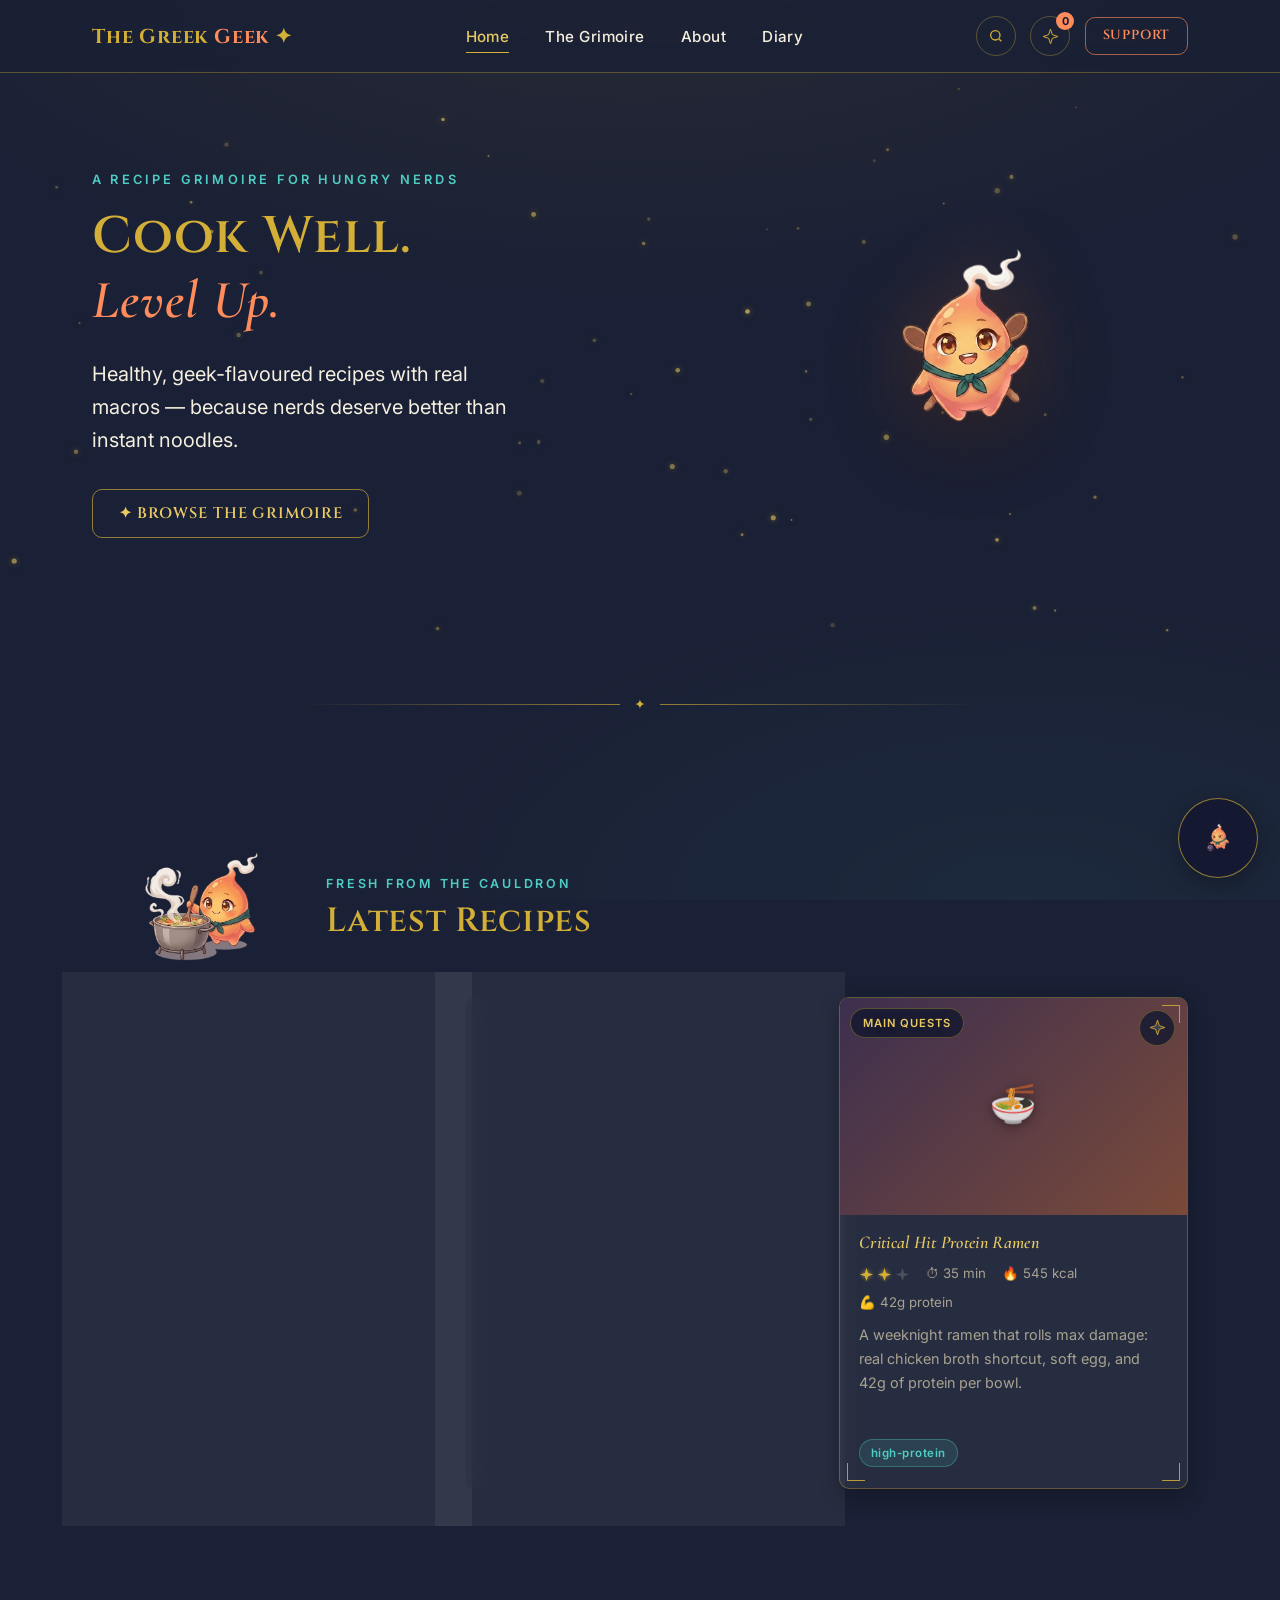
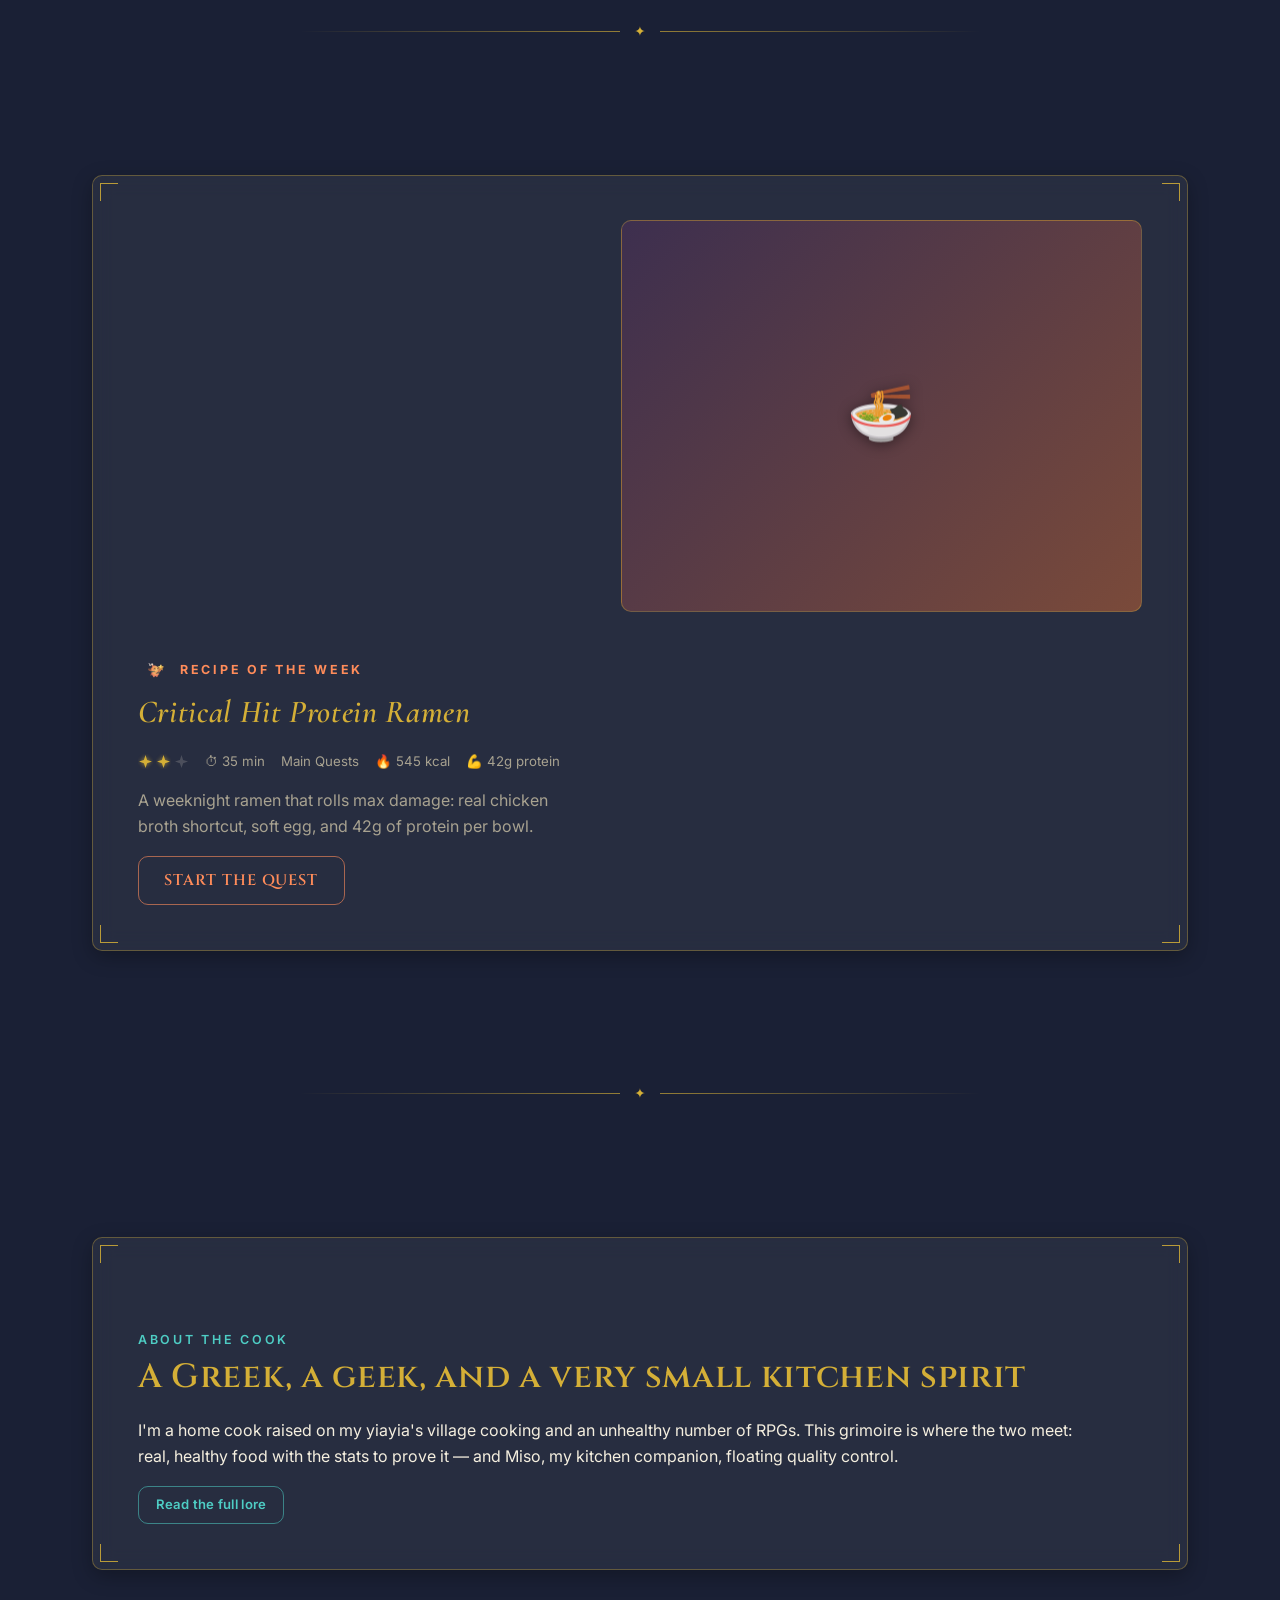
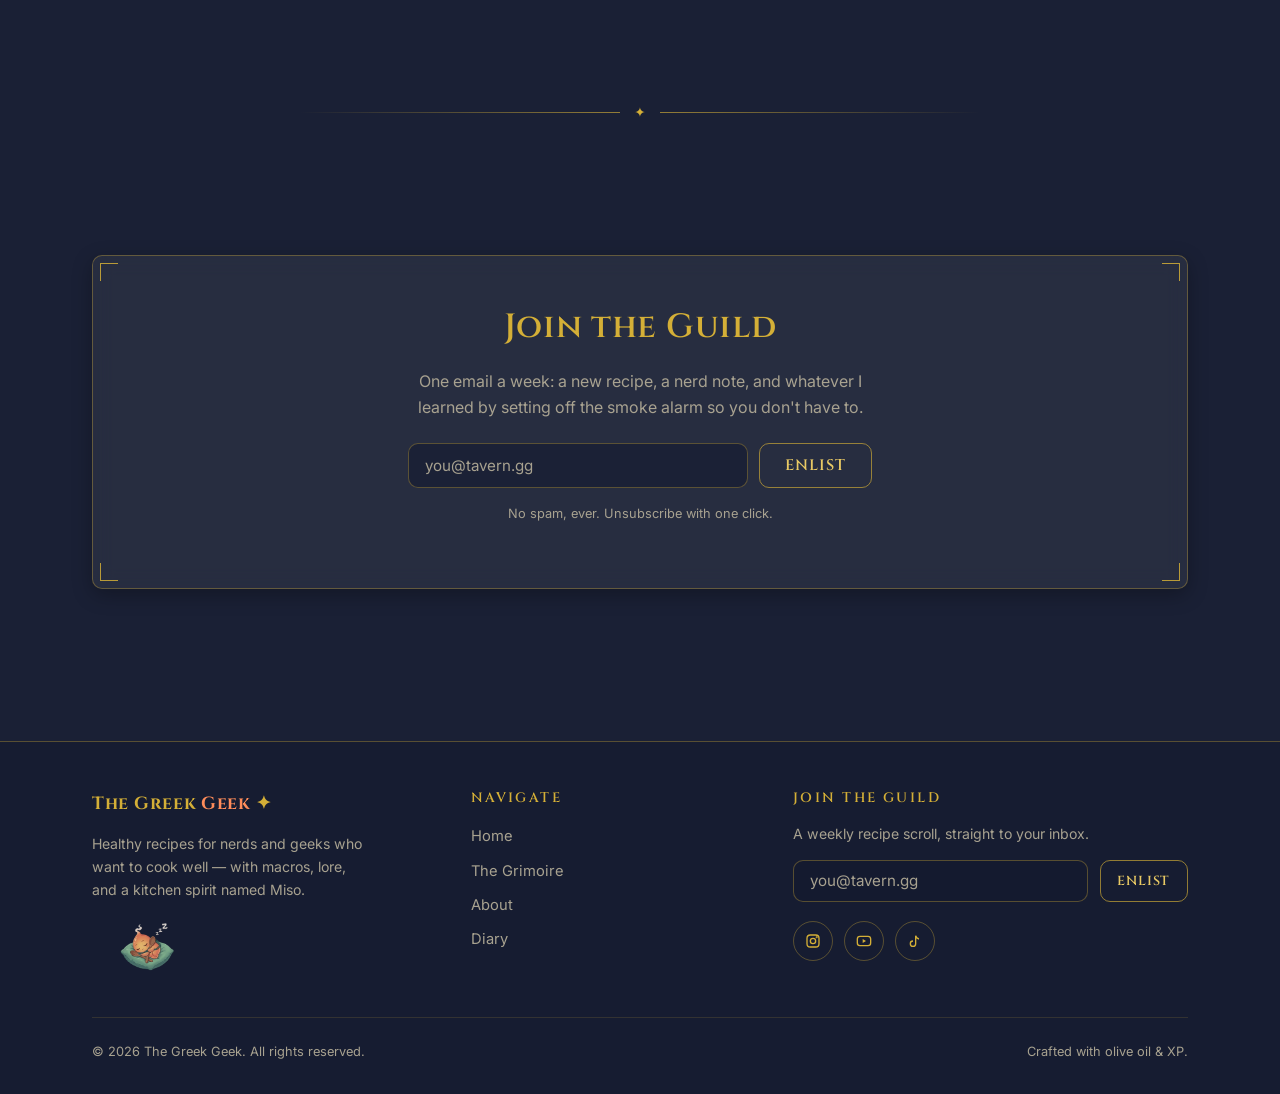
==== commit 8b44e934: "Make og:image URLs absolute for the GitHub Pages domain Co-Authored-By: Claude Fable 5 <noreply@anth" ====
--- a/index.html
+++ b/index.html
@@ -9,7 +9,7 @@
   <meta property="og:type" content="website">
   <meta property="og:title" content="The Greek Geek — A Recipe Grimoire for Hungry Nerds">
   <meta property="og:description" content="Healthy, geek-flavoured recipes with real macros. Cook well, level up.">
-  <meta property="og:image" content="assets/mascot/miso-hero.png">
+  <meta property="og:image" content="https://nolie88.github.io/the-greek-geek/assets/mascot/miso-hero.png">
   <meta name="twitter:card" content="summary_large_image">
   <meta name="theme-color" content="#1a2035">
   <link rel="icon" href="data:image/svg+xml,<svg xmlns='http://www.w3.org/2000/svg' viewBox='0 0 24 24'><path fill='%23d4af37' d='M12 1.6 L14.6 9.4 L22.4 12 L14.6 14.6 L12 22.4 L9.4 14.6 L1.6 12 L9.4 9.4 Z'/></svg>">
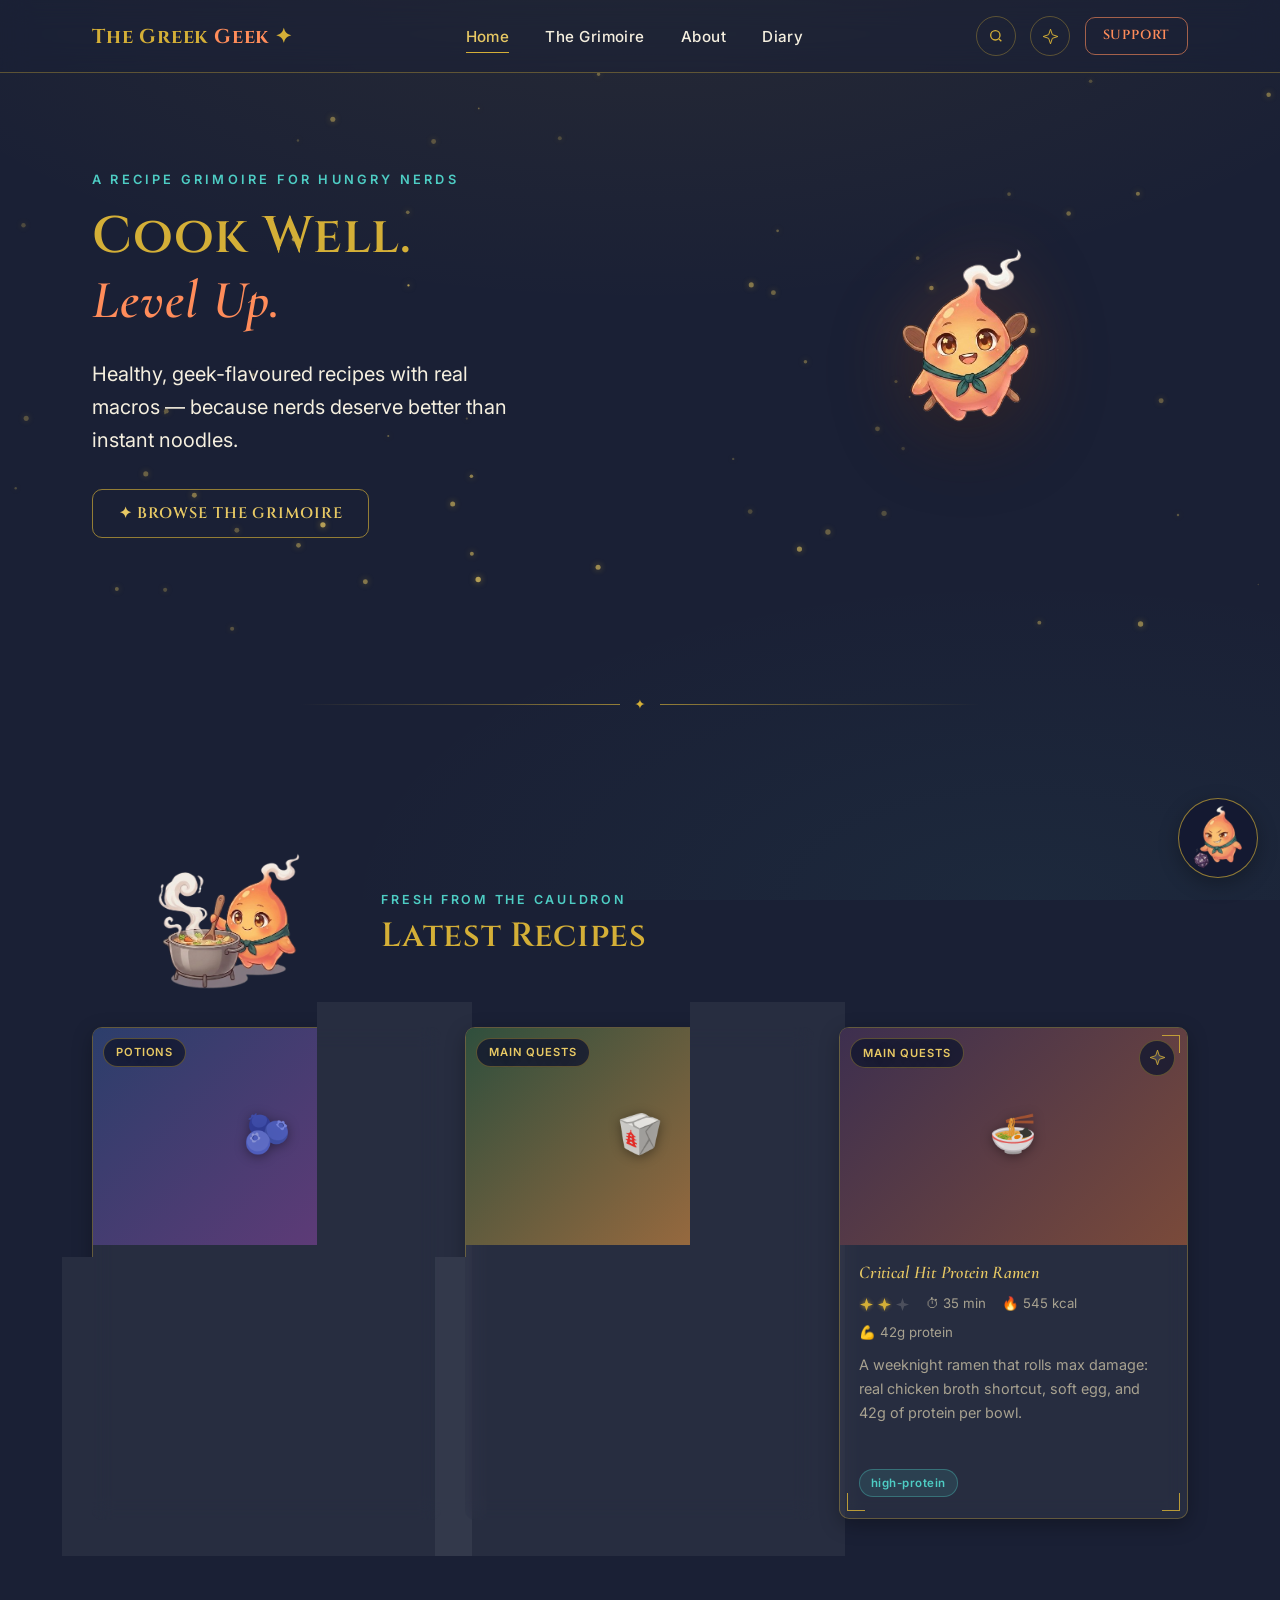
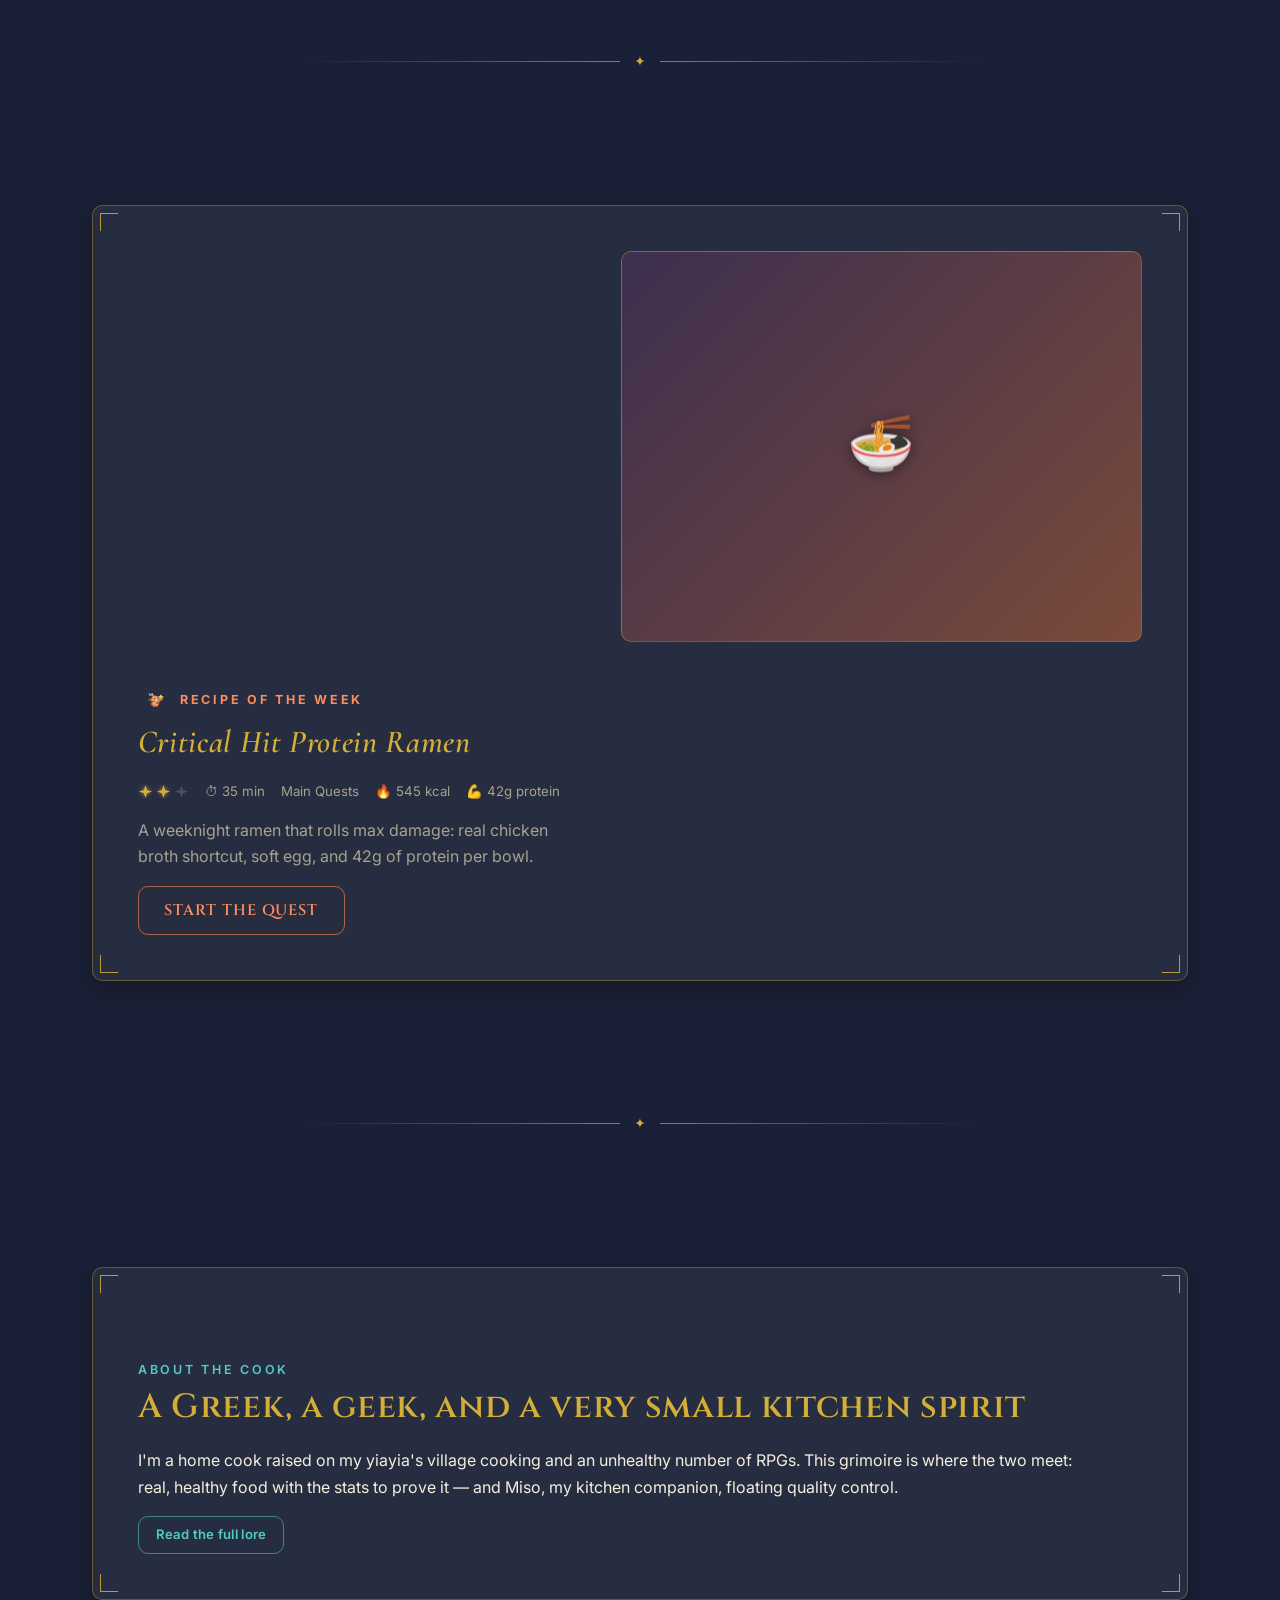
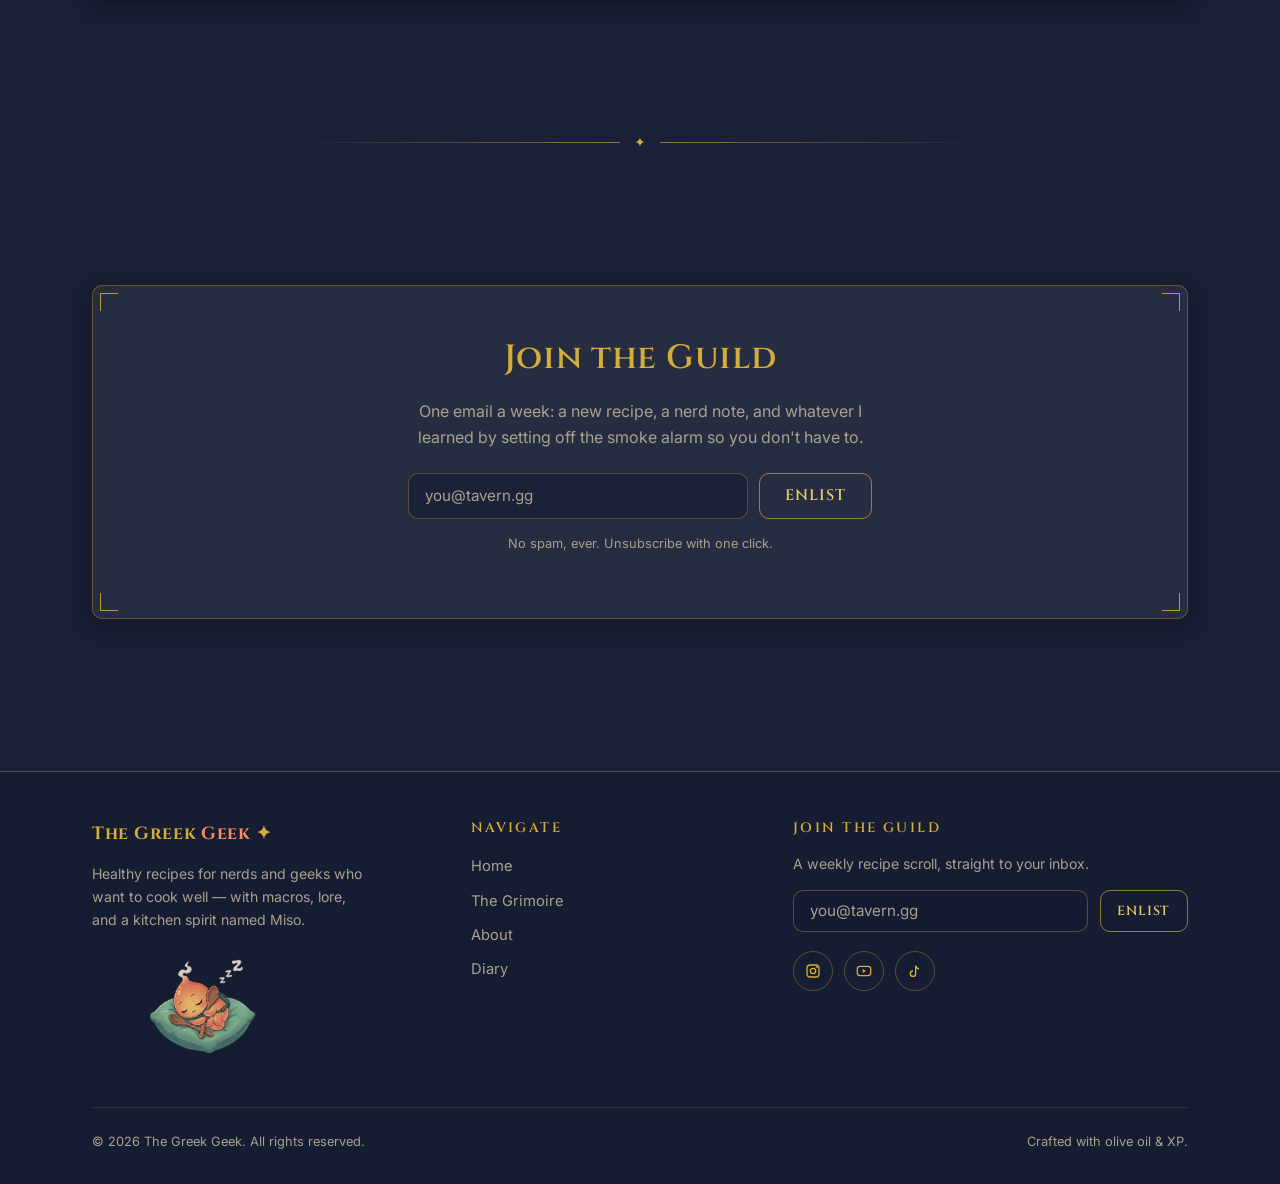
==== commit f16d01fe: "Homepage heading Miso matches diary at 2.5x Co-Authored-By: Claude Fable 5 <noreply@anthropic.com>" ====
--- a/index.html
+++ b/index.html
@@ -62,7 +62,7 @@
     <!-- LATEST RECIPES -->
     <section class="section container" aria-labelledby="latest-heading">
       <div class="section-heading reveal">
-        <img class="miso-accent miso-accent--lg miso-float" src="assets/mascot/miso-cooking.png" alt="" width="677" height="369">
+        <img class="miso-accent miso-accent--xl miso-float" src="assets/mascot/miso-cooking.png" alt="" width="677" height="369">
         <div>
           <span class="kicker">Fresh from the cauldron</span>
           <h2 id="latest-heading">Latest Recipes</h2>
--- a/css/style.css
+++ b/css/style.css
@@ -112,10 +112,19 @@
   position: sticky;
   top: 0;
   z-index: 100;
-  background: rgba(26, 32, 53, 0.75);
+  border-bottom: 1px solid var(--border-gold);
+}
+/* Glass layer lives on a pseudo-element: backdrop-filter on the header itself
+   would make it the containing block for the fixed mobile drawer inside it,
+   collapsing the drawer to the header's 72px height. */
+.site-header::before {
+  content: "";
+  position: absolute;
+  inset: 0;
+  z-index: -1;
+  background: rgba(26, 32, 53, 0.45);
   -webkit-backdrop-filter: blur(14px);
   backdrop-filter: blur(14px);
-  border-bottom: 1px solid var(--border-gold);
 }
 .site-header__inner {
   display: flex;
@@ -316,6 +325,7 @@
   flex-shrink: 0;
 }
 .section-heading img.miso-accent--lg { width: clamp(144px, 20vw, 220px); }
+.section-heading img.miso-accent--xl { width: clamp(180px, 25vw, 275px); }
 .section-heading h2 { margin: 0; }
 .section-heading .kicker {
   display: block;
@@ -645,6 +655,30 @@
   font-size: 1.05rem;
 }
 
+/* ---- Photo frame (uncropped image in gold-cornered frame) ------------------ */
+.photo-frame {
+  border: 1px solid var(--border-gold);
+  border-radius: var(--radius);
+  box-shadow: var(--shadow-card);
+  overflow: hidden;
+}
+.photo-frame img {
+  display: block;
+  width: 100%;
+  height: auto;
+  border-radius: calc(var(--radius) - 1px) calc(var(--radius) - 1px) 0 0;
+}
+.photo-frame:not(:has(figcaption)) img { border-radius: calc(var(--radius) - 1px); }
+.photo-frame figcaption {
+  padding: 0.7rem 1.2rem 0.8rem;
+  text-align: center;
+  font-family: var(--font-flourish);
+  font-style: italic;
+  font-size: 1rem;
+  color: var(--text-muted);
+  border-top: 1px solid var(--border-gold);
+}
+
 /* ---- Parchment (light content) sections ----------------------------------- */
 .parchment-panel {
   background: var(--parchment);
@@ -720,7 +754,7 @@
 }
 .footer-brand .logo { font-size: 1.1rem; }
 .footer-brand p { color: var(--text-muted); font-size: 0.88rem; margin-top: 0.8rem; max-width: 30ch; }
-.footer-miso { width: 110px; margin-top: 1rem; opacity: 0.9; }
+.footer-miso { width: 220px; max-width: 100%; margin-top: 1rem; opacity: 0.9; }
 .site-footer h4 {
   font-size: 0.85rem;
   letter-spacing: 0.18em;
@@ -774,7 +808,7 @@
 .nav-backdrop {
   position: fixed;
   inset: 0;
-  z-index: 125;
+  z-index: 90; /* below the header's stacking context so the drawer inside it stays above the veil */
   background: rgba(10, 13, 26, 0.55);
   opacity: 0;
   pointer-events: none;
@@ -831,6 +865,16 @@
 .ornate--lg::after         { top: 10px; right: 10px;  border-width: 2px 2px 0 0; }
 .ornate--lg > .corners::before { bottom: 10px; left: 10px;  border-width: 0 0 2px 2px; }
 .ornate--lg > .corners::after  { bottom: 10px; right: 10px; border-width: 0 2px 2px 0; }
+.recipe-frame img {
+  position: absolute;
+  inset: 0;
+  width: 100%;
+  height: 100%;
+  object-fit: cover;
+  border-radius: inherit;
+}
+.recipe-frame::before, .recipe-frame::after,
+.recipe-frame > .corners::before, .recipe-frame > .corners::after { z-index: 1; }
 .recipe-frame {
   aspect-ratio: 21 / 9;
   border-radius: var(--radius);
@@ -1035,14 +1079,14 @@
 .nerd-note {
   position: relative;
   margin-top: clamp(1.5rem, 4vw, 2.5rem);
-  padding-top: 30px;
+  padding-top: 46px;
 }
 .nerd-note .parchment-panel { padding: 1.6rem 1.8rem 1.5rem; }
 .nerd-note__miso {
   position: absolute;
-  top: -34px;
+  top: -52px;
   right: 18px;
-  width: clamp(96px, 12vw, 130px);
+  width: clamp(144px, 18vw, 195px);
   z-index: 1;
   filter: drop-shadow(0 8px 18px rgba(0, 0, 0, 0.35));
 }
@@ -1234,6 +1278,7 @@
 /* Header favourites button */
 .fav-open { position: relative; }
 .fav-open svg path { fill: none; stroke: currentColor; stroke-width: 1.4; }
+.fav-open .fav-count[hidden] { display: none; }
 .fav-open .fav-count {
   position: absolute;
   top: -5px; right: -5px;
@@ -1263,7 +1308,22 @@
   cursor: pointer;
   transition: transform 300ms var(--ease-out), box-shadow 300ms var(--ease-out);
 }
-.roll-btn img { width: 100%; height: 100%; object-fit: contain; pointer-events: none; }
+.roll-btn__clip {
+  position: absolute;
+  inset: 5px;
+  border-radius: 50%;
+  overflow: hidden;
+  display: flex;
+  align-items: center;
+  justify-content: center;
+  pointer-events: none;
+}
+.roll-btn img {
+  width: 100%;
+  height: 100%;
+  object-fit: contain;
+  transform: scale(2);
+}
 .roll-btn:hover, .roll-btn:focus-visible {
   transform: translateY(-3px);
   box-shadow: 0 0 24px rgba(212, 175, 55, 0.5);
